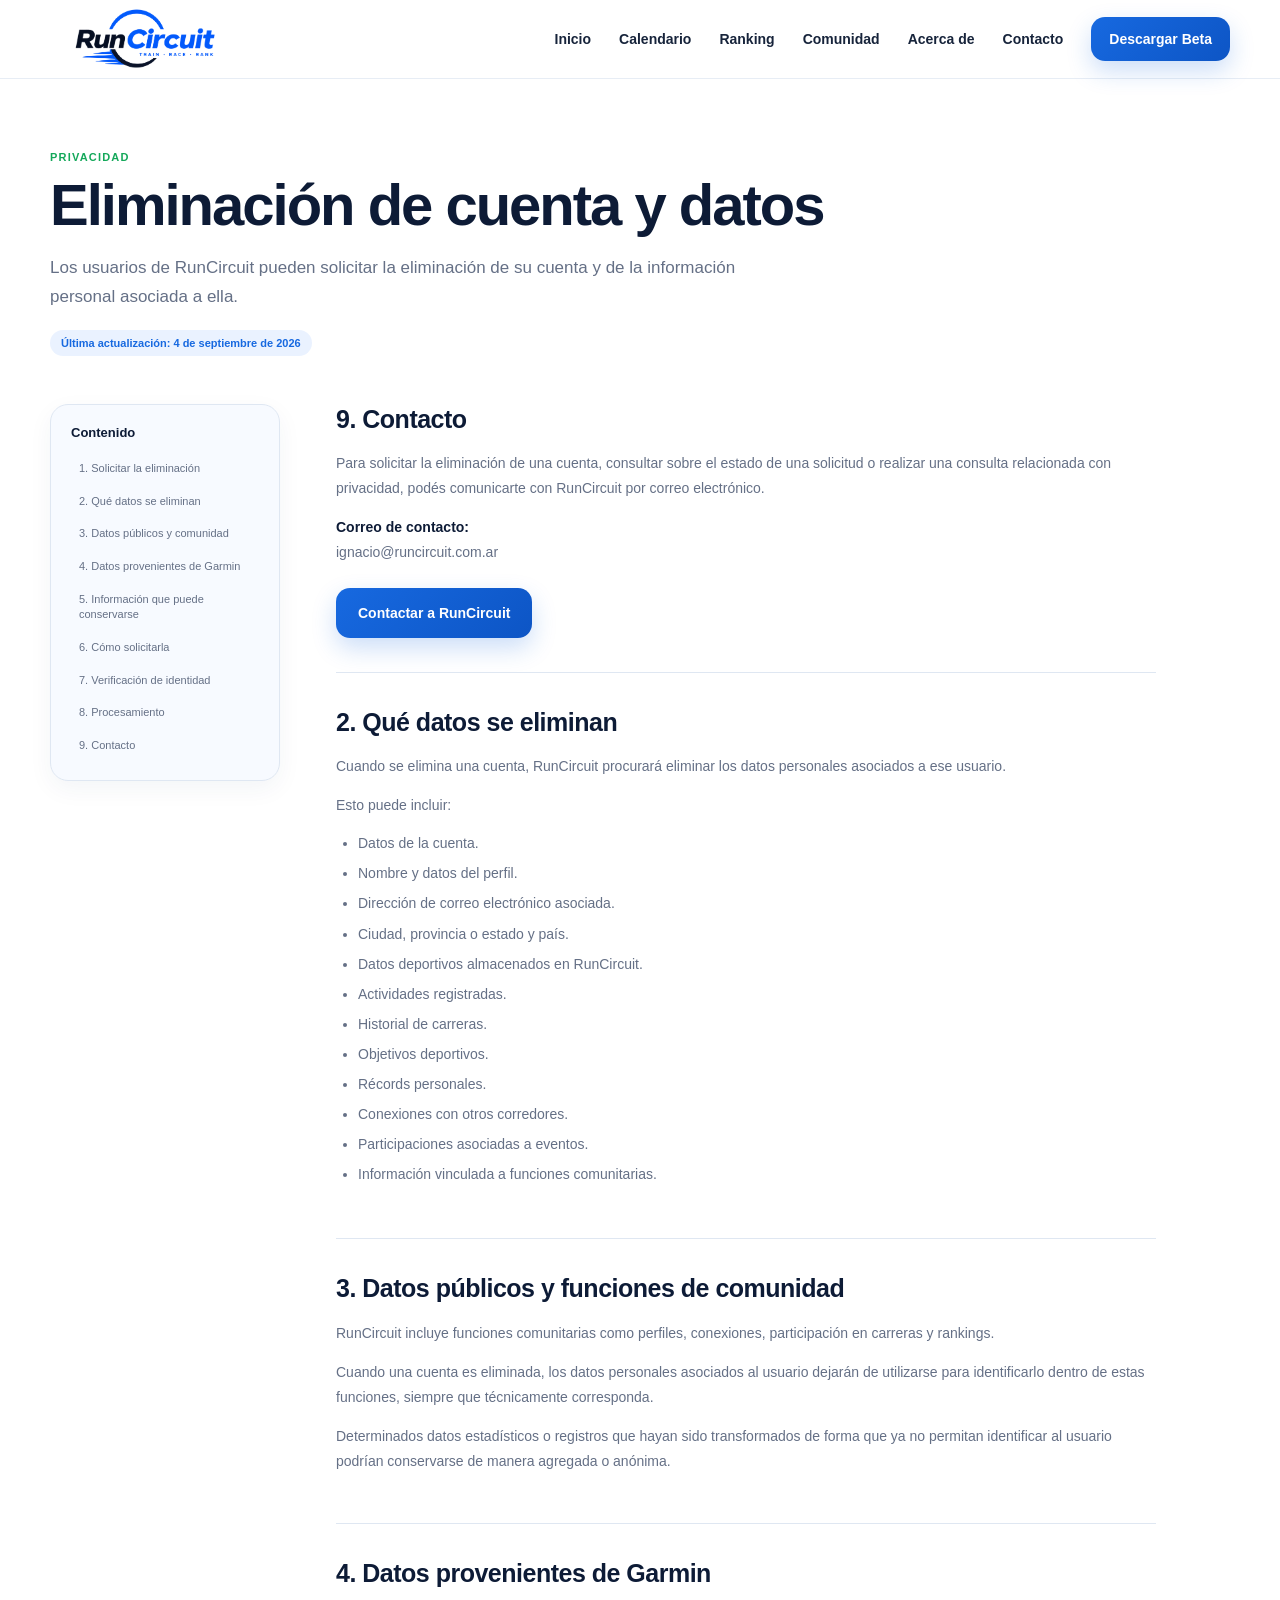
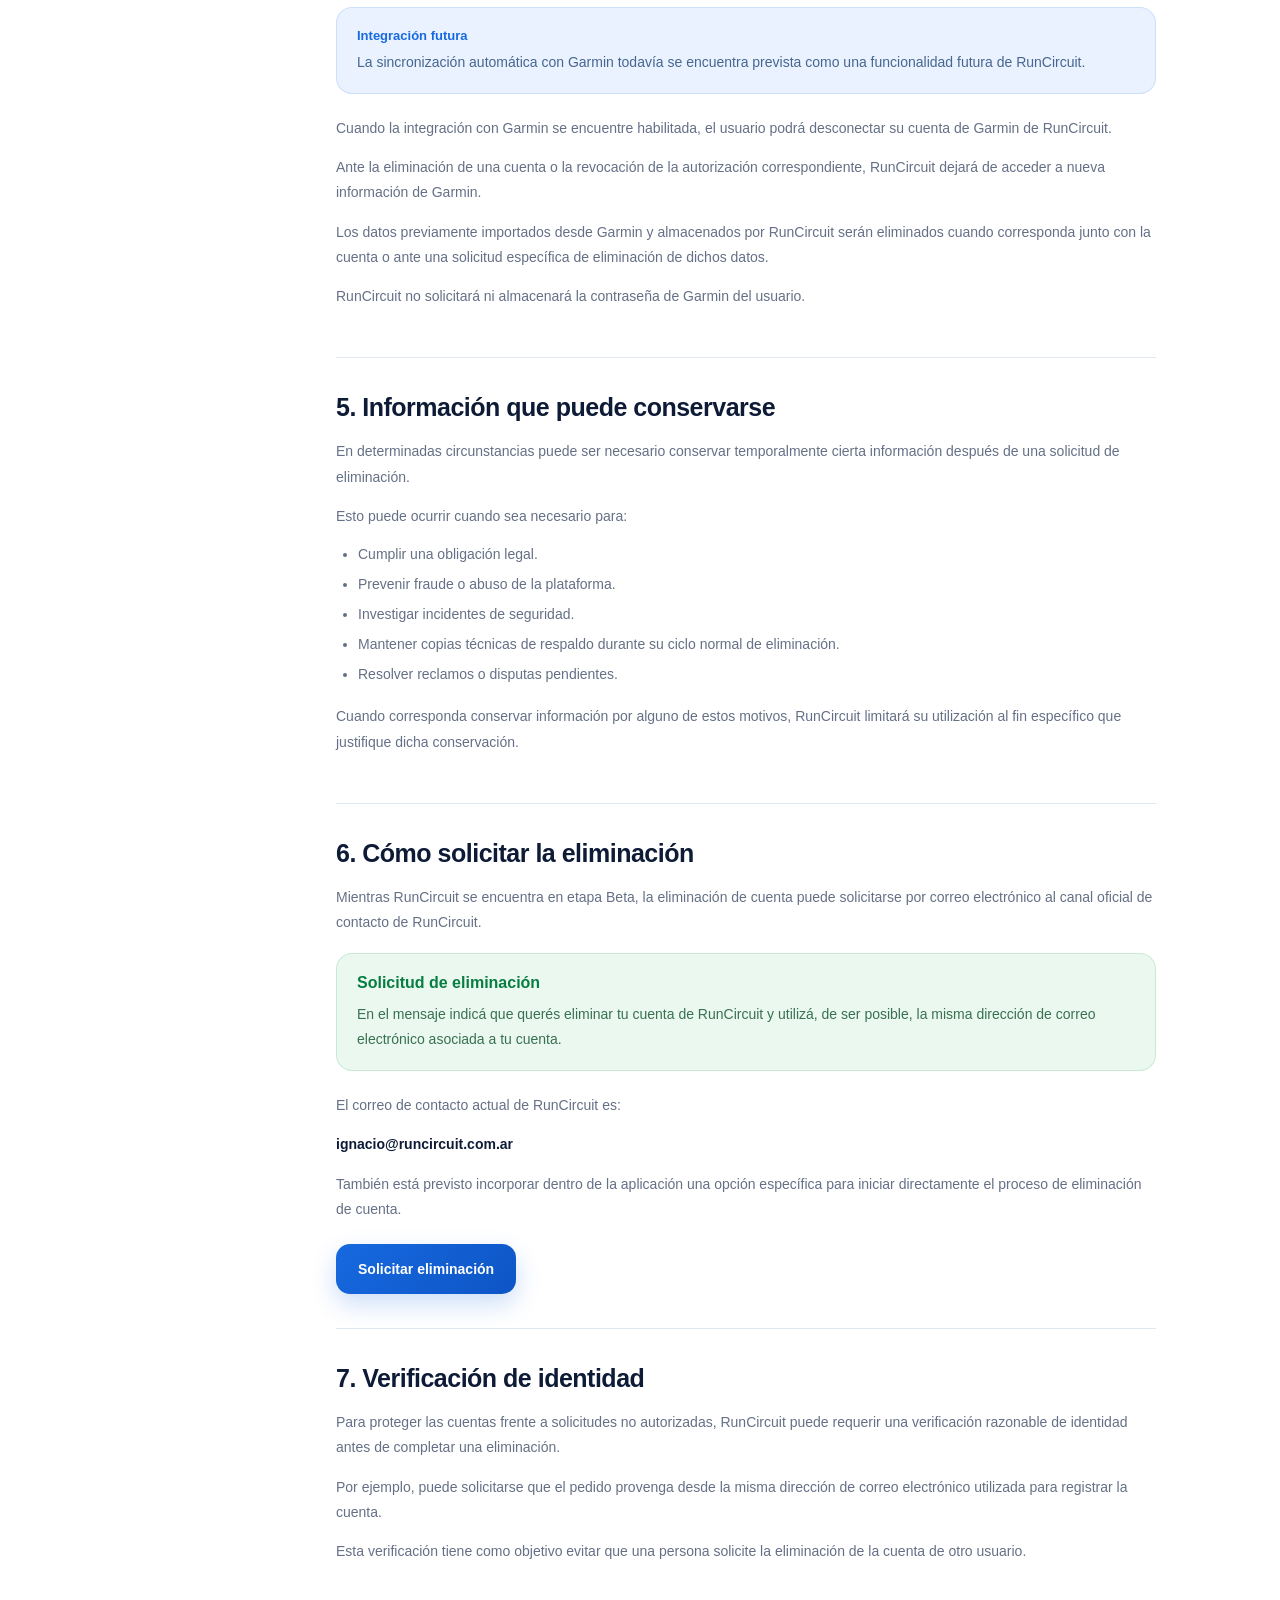
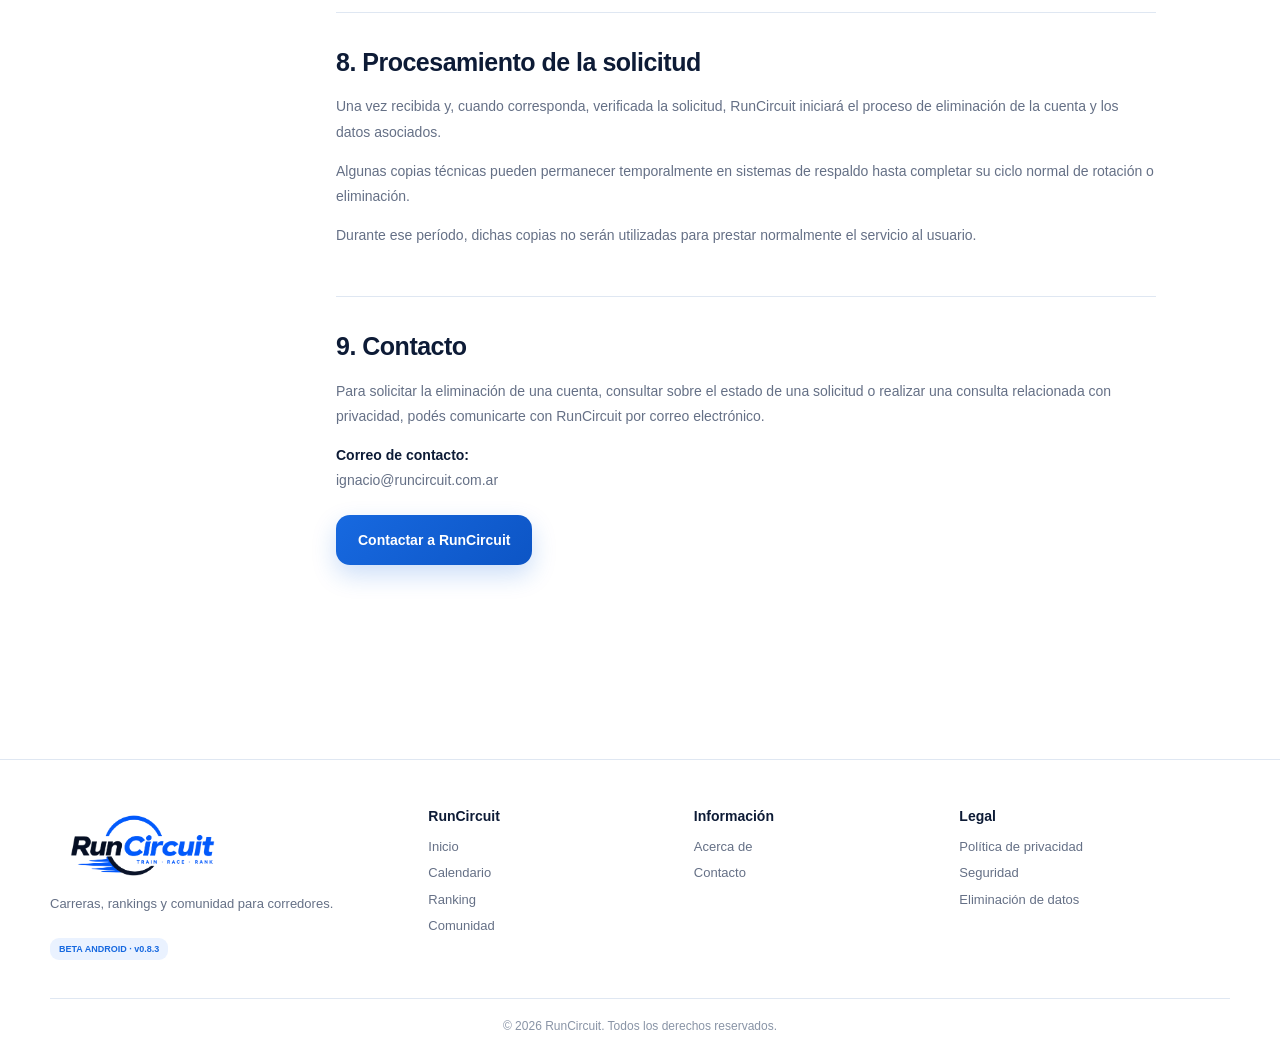
==== eliminar-datos.html @ d388acbb "Update website version and APK download to 0.8.3" ====
<!DOCTYPE html>
<html lang="es">
<head>
  <meta charset="UTF-8">

  <meta
    name="viewport"
    content="width=device-width, initial-scale=1.0"
  >

  <meta
    name="description"
    content="Información para solicitar la eliminación de una cuenta y datos personales de RunCircuit."
  >

  <title>Eliminación de datos | RunCircuit</title>

  <link
    rel="stylesheet"
    href="styles.css"
  >
</head>

<body>

  <!-- =========================
       HEADER
  ========================== -->

  <header class="header">

    <div class="nav-container">

      <a
        class="logo logo-image-link"
        href="index.html"
        aria-label="RunCircuit - Inicio"
      >
        <img
          src="assets/runcircuit-logo.png"
          alt="RunCircuit"
          class="brand-logo"
        >
      </a>

      <nav class="nav">
        <a href="index.html#inicio">Inicio</a>
        <a href="index.html#calendario">Calendario</a>
        <a href="index.html#ranking">Ranking</a>
        <a href="index.html#comunidad">Comunidad</a>
        <a href="index.html#acerca">Acerca de</a>
        <a href="index.html#contacto">Contacto</a>
      </nav>

      <a
        class="button button-small"
        href="index.html#descargar"
      >
        Descargar Beta
      </a>

    </div>

  </header>


  <!-- =========================
       ELIMINACIÓN DE DATOS
  ========================== -->

  <main class="legal-page">

    <section class="legal-hero">

      <span class="section-label">
        PRIVACIDAD
      </span>

      <h1>
        Eliminación de cuenta y datos
      </h1>

      <p>
        Los usuarios de RunCircuit pueden solicitar la eliminación
        de su cuenta y de la información personal asociada a ella.
      </p>

      <span class="legal-update">
        Última actualización: 4 de septiembre de 2026
      </span>

    </section>


    <div class="legal-layout">

      <!-- Índice -->

      <aside class="legal-index">

        <strong>Contenido</strong>

        <a href="#derecho">
          1. Solicitar la eliminación
        </a>

        <a href="#incluye">
          2. Qué datos se eliminan
        </a>

        <a href="#publicos">
          3. Datos públicos y comunidad
        </a>

        <a href="#garmin">
          4. Datos provenientes de Garmin
        </a>

        <a href="#conservacion">
          5. Información que puede conservarse
        </a>

        <a href="#proceso">
          6. Cómo solicitarla
        </a>

        <a href="#verificacion">
          7. Verificación de identidad
        </a>

        <a href="#plazos">
          8. Procesamiento
        </a>

        <a href="#contacto">
          9. Contacto
        </a>

      </aside>


      <!-- Contenido -->

      <article class="legal-content">

        <section
  class="legal-section"
  id="contacto"
>

  <h2>
    9. Contacto
  </h2>

  <p>
    Para solicitar la eliminación de una cuenta, consultar
    sobre el estado de una solicitud o realizar una consulta
    relacionada con privacidad, podés comunicarte con
    RunCircuit por correo electrónico.
  </p>

  <p>
    <strong>Correo de contacto:</strong><br>

    <a href="mailto:ignacio@runcircuit.com.ar">
      ignacio@runcircuit.com.ar
    </a>
  </p>

  <a
    href="mailto:ignacio@runcircuit.com.ar?subject=Solicitud%20de%20eliminaci%C3%B3n%20de%20cuenta%20-%20RunCircuit"
    class="button legal-contact-button"
  >
    Contactar a RunCircuit
  </a>

</section>


        <section
          class="legal-section"
          id="incluye"
        >

          <h2>
            2. Qué datos se eliminan
          </h2>

          <p>
            Cuando se elimina una cuenta, RunCircuit procurará
            eliminar los datos personales asociados a ese usuario.
          </p>

          <p>
            Esto puede incluir:
          </p>

          <ul>
            <li>
              Datos de la cuenta.
            </li>

            <li>
              Nombre y datos del perfil.
            </li>

            <li>
              Dirección de correo electrónico asociada.
            </li>

            <li>
              Ciudad, provincia o estado y país.
            </li>

            <li>
              Datos deportivos almacenados en RunCircuit.
            </li>

            <li>
              Actividades registradas.
            </li>

            <li>
              Historial de carreras.
            </li>

            <li>
              Objetivos deportivos.
            </li>

            <li>
              Récords personales.
            </li>

            <li>
              Conexiones con otros corredores.
            </li>

            <li>
              Participaciones asociadas a eventos.
            </li>

            <li>
              Información vinculada a funciones comunitarias.
            </li>
          </ul>

        </section>


        <section
          class="legal-section"
          id="publicos"
        >

          <h2>
            3. Datos públicos y funciones de comunidad
          </h2>

          <p>
            RunCircuit incluye funciones comunitarias como perfiles,
            conexiones, participación en carreras y rankings.
          </p>

          <p>
            Cuando una cuenta es eliminada, los datos personales
            asociados al usuario dejarán de utilizarse para
            identificarlo dentro de estas funciones, siempre que
            técnicamente corresponda.
          </p>

          <p>
            Determinados datos estadísticos o registros que hayan
            sido transformados de forma que ya no permitan identificar
            al usuario podrían conservarse de manera agregada o
            anónima.
          </p>

        </section>


        <section
          class="legal-section"
          id="garmin"
        >

          <h2>
            4. Datos provenientes de Garmin
          </h2>

          <div class="legal-notice">

            <strong>
              Integración futura
            </strong>

            <p>
              La sincronización automática con Garmin todavía se
              encuentra prevista como una funcionalidad futura
              de RunCircuit.
            </p>

          </div>

          <p>
            Cuando la integración con Garmin se encuentre habilitada,
            el usuario podrá desconectar su cuenta de Garmin de
            RunCircuit.
          </p>

          <p>
            Ante la eliminación de una cuenta o la revocación de la
            autorización correspondiente, RunCircuit dejará de acceder
            a nueva información de Garmin.
          </p>

          <p>
            Los datos previamente importados desde Garmin y almacenados
            por RunCircuit serán eliminados cuando corresponda junto
            con la cuenta o ante una solicitud específica de
            eliminación de dichos datos.
          </p>

          <p>
            RunCircuit no solicitará ni almacenará la contraseña de
            Garmin del usuario.
          </p>

        </section>


        <section
          class="legal-section"
          id="conservacion"
        >

          <h2>
            5. Información que puede conservarse
          </h2>

          <p>
            En determinadas circunstancias puede ser necesario
            conservar temporalmente cierta información después de
            una solicitud de eliminación.
          </p>

          <p>
            Esto puede ocurrir cuando sea necesario para:
          </p>

          <ul>
            <li>
              Cumplir una obligación legal.
            </li>

            <li>
              Prevenir fraude o abuso de la plataforma.
            </li>

            <li>
              Investigar incidentes de seguridad.
            </li>

            <li>
              Mantener copias técnicas de respaldo durante su ciclo
              normal de eliminación.
            </li>

            <li>
              Resolver reclamos o disputas pendientes.
            </li>
          </ul>

          <p>
            Cuando corresponda conservar información por alguno de
            estos motivos, RunCircuit limitará su utilización al fin
            específico que justifique dicha conservación.
          </p>

        </section>


        <section
          class="legal-section"
          id="proceso"
        >

          <h2>
            6. Cómo solicitar la eliminación
          </h2>

          <p>
            Mientras RunCircuit se encuentra en etapa Beta, la
            eliminación de cuenta puede solicitarse por correo
            electrónico al canal oficial de contacto de RunCircuit.
          </p>

          <div class="legal-highlight">

            <h3>
              Solicitud de eliminación
            </h3>

            <p>
              En el mensaje indicá que querés eliminar tu cuenta
              de RunCircuit y utilizá, de ser posible, la misma
              dirección de correo electrónico asociada a tu cuenta.
            </p>

          </div>

          <p>
            El correo de contacto actual de RunCircuit es:
          </p>

          <p>
            <strong>
              <a href="mailto:ignacio@runcircuit.com.ar">
                ignacio@runcircuit.com.ar
              </a>
            </strong>
          </p>

          <p>
            También está previsto incorporar dentro de la aplicación
            una opción específica para iniciar directamente el proceso
            de eliminación de cuenta.
          </p>

          <a
            href="mailto:ignacio@runcircuit.com.ar?subject=Solicitud%20de%20eliminaci%C3%B3n%20de%20cuenta%20-%20RunCircuit"
            class="button legal-contact-button"
          >
            Solicitar eliminación
          </a>

        </section>


        <section
          class="legal-section"
          id="verificacion"
        >

          <h2>
            7. Verificación de identidad
          </h2>

          <p>
            Para proteger las cuentas frente a solicitudes no
            autorizadas, RunCircuit puede requerir una verificación
            razonable de identidad antes de completar una eliminación.
          </p>

          <p>
            Por ejemplo, puede solicitarse que el pedido provenga
            desde la misma dirección de correo electrónico utilizada
            para registrar la cuenta.
          </p>

          <p>
            Esta verificación tiene como objetivo evitar que una
            persona solicite la eliminación de la cuenta de otro
            usuario.
          </p>

        </section>


        <section
          class="legal-section"
          id="plazos"
        >

          <h2>
            8. Procesamiento de la solicitud
          </h2>

          <p>
            Una vez recibida y, cuando corresponda, verificada la
            solicitud, RunCircuit iniciará el proceso de eliminación
            de la cuenta y los datos asociados.
          </p>

          <p>
            Algunas copias técnicas pueden permanecer temporalmente
            en sistemas de respaldo hasta completar su ciclo normal
            de rotación o eliminación.
          </p>

          <p>
            Durante ese período, dichas copias no serán utilizadas
            para prestar normalmente el servicio al usuario.
          </p>

        </section>


        <section
          class="legal-section"
          id="contacto"
        >

          <h2>
            9. Contacto
          </h2>

          <p>
            Para solicitar la eliminación de una cuenta, consultar
            sobre el estado de una solicitud o realizar una consulta
            relacionada con privacidad, podés comunicarte con
            RunCircuit por correo electrónico.
          </p>

          <p>
            <strong>Correo de contacto:</strong><br>

            <a href="mailto:ignacio@runcircuit.com.ar">
              ignacio@runcircuit.com.ar
            </a>
          </p>

          <a
            href="mailto:ignacio@runcircuit.com.ar?subject=Solicitud%20de%20eliminaci%C3%B3n%20de%20cuenta%20-%20RunCircuit"
            class="button legal-contact-button"
          >
            Contactar a RunCircuit
          </a>

        </section>

      </article>

    </div>

  </main>


  <!-- =========================
       FOOTER
  ========================== -->

  <footer class="footer">

    <div class="footer-grid">

      <div>

        <a
          class="logo logo-image-link footer-logo"
          href="index.html"
        >
          <img
            src="assets/runcircuit-logo.png"
            alt="RunCircuit"
            class="brand-logo footer-brand-logo"
          >
        </a>

        <p>
          Carreras, rankings y comunidad para corredores.
        </p>

        <span class="footer-beta">
          BETA ANDROID · v0.8.3
        </span>

      </div>


      <div>

        <h4>RunCircuit</h4>

        <a href="index.html#inicio">
          Inicio
        </a>

        <a href="index.html#calendario">
          Calendario
        </a>

        <a href="index.html#ranking">
          Ranking
        </a>

        <a href="index.html#comunidad">
          Comunidad
        </a>

      </div>


      <div>

        <h4>Información</h4>

        <a href="index.html#acerca">
          Acerca de
        </a>

        <a href="mailto:ignacio@runcircuit.com.ar">
          Contacto
        </a>

      </div>


      <div>

        <h4>Legal</h4>

        <a href="privacidad.html">
          Política de privacidad
        </a>

        <a href="seguridad.html">
          Seguridad
        </a>

        <a href="eliminar-datos.html">
          Eliminación de datos
        </a>

      </div>

    </div>


    <div class="footer-bottom">
      © 2026 RunCircuit. Todos los derechos reservados.
    </div>

  </footer>

</body>
</html>
---- styles.css ----
:root {
  --bg: #ffffff;
  --surface: #f7faff;
  --surface-green: #f4fbf7;

  --text: #0d1b36;
  --muted: #657086;

  --blue: #1769e0;
  --blue-dark: #0d55c5;
  --blue-soft: #eaf2ff;

  --green: #14a85a;
  --green-soft: #eaf8ef;

  --purple: #8b5cf6;
  --purple-soft: #f2edff;

  --orange: #f4a340;
  --orange-soft: #fff4e3;

  --border: #dfe7f2;

  --shadow:
    0 16px 40px
    rgba(20, 51, 96, 0.10);

  --radius: 24px;
}


/* =========================
   BASE
========================= */

* {
  box-sizing: border-box;
}

html {
  scroll-behavior: smooth;
}

body {
  margin: 0;

  font-family:
    Inter,
    "Segoe UI",
    Arial,
    sans-serif;

  background: var(--bg);
  color: var(--text);
}

a {
  color: inherit;
  text-decoration: none;
}

button,
a {
  -webkit-tap-highlight-color: transparent;
}


/* =========================
   HEADER
========================= */

.header {
  position: sticky;
  top: 0;
  z-index: 30;

  background:
    rgba(
      255,
      255,
      255,
      0.92
    );

  backdrop-filter: blur(14px);

  border-bottom:
    1px solid
    rgba(
      223,
      231,
      242,
      0.75
    );
}

.nav-container {
  width:
    min(
      1180px,
      calc(100% - 36px)
    );

  margin: 0 auto;

  min-height: 78px;

  display: flex;
  align-items: center;

  gap: 28px;
}


/* =========================
   LOGO
========================= */

.logo {
  display: inline-flex;
  align-items: center;

  gap: 10px;

  font-size: 28px;
  font-weight: 900;

  letter-spacing: -0.8px;

  white-space: nowrap;
}


/* Logo real de RunCircuit */

.logo-image-link {
  display: inline-flex;
  align-items: center;

  flex-shrink: 0;

  width: auto;
  height: auto;

  overflow: hidden;
}

.logo-image-link .brand-logo {
  display: block;

  width: 190px !important;
  height: auto !important;

  max-width: 190px !important;
  max-height: 66px !important;

  object-fit: contain;
}


/* Footer */

.footer-logo {
  display: inline-flex;
  margin-bottom: 14px;
}

.footer-logo .footer-brand-logo {
  display: block;

  width: 185px !important;
  height: auto !important;

  max-width: 185px !important;
  max-height: 68px !important;

  object-fit: contain;
}


/* Logo anterior, por compatibilidad */

.logo
> span:last-child
> span {
  color: var(--blue);
}

.logo-icon {
  width: 44px;
  height: 44px;

  border-radius: 14px;

  display: grid;
  place-items: center;

  background:
    linear-gradient(
      135deg,
      var(--green),
      var(--blue)
    );

  color: white;

  font-size: 23px;

  box-shadow:
    0 10px 24px
    rgba(
      23,
      105,
      224,
      0.20
    );
}


/* =========================
   NAV
========================= */

.nav {
  margin-left: auto;

  display: flex;
  align-items: center;

  gap: 28px;
}

.nav a {
  position: relative;

  font-size: 14px;
  font-weight: 700;

  color: #17243b;
}

.nav a::after {
  content: "";

  position: absolute;

  left: 0;
  right: 0;
  bottom: -10px;

  height: 2px;

  border-radius: 99px;

  background: var(--blue);

  transform: scaleX(0);

  transform-origin: center;

  transition:
    transform
    0.2s ease;
}

.nav a:hover::after {
  transform: scaleX(1);
}


/* =========================
   BUTTONS
========================= */

.button {
  display: inline-flex;

  align-items: center;
  justify-content: center;

  min-height: 50px;

  padding: 0 22px;

  border-radius: 14px;

  background:
    linear-gradient(
      135deg,
      var(--blue),
      var(--blue-dark)
    );

  color: white;

  font-size: 14px;
  font-weight: 800;

  box-shadow:
    0 10px 24px
    rgba(
      23,
      105,
      224,
      0.22
    );

  transition:
    transform 0.2s ease,
    box-shadow 0.2s ease;
}

.button:hover {
  transform: translateY(-2px);

  box-shadow:
    0 14px 28px
    rgba(
      23,
      105,
      224,
      0.28
    );
}

.button-small {
  min-height: 44px;

  padding: 0 18px;

  white-space: nowrap;
}

.button-secondary {
  background: white;

  color: var(--text);

  border:
    1px solid #b8c8df;

  box-shadow: none;
}

.button-secondary:hover {
  box-shadow:
    0 10px 22px
    rgba(
      25,
      54,
      94,
      0.10
    );
}


/* =========================
   HERO
========================= */

.hero {
  position: relative;

  overflow: hidden;

  background:
    radial-gradient(
      circle at 75% 20%,
      rgba(
        72,
        164,
        255,
        0.22
      ),
      transparent 34%
    ),
    radial-gradient(
      circle at 85% 78%,
      rgba(
        33,
        185,
        107,
        0.14
      ),
      transparent 28%
    ),
    linear-gradient(
      180deg,
      #ffffff 0%,
      #f8fbff 100%
    );
}

.hero::after {
  content: "";

  position: absolute;

  right: -90px;
  bottom: -90px;

  width: 420px;
  height: 420px;

  border-radius: 50%;

  background:
    rgba(
      25,
      111,
      225,
      0.05
    );
}

.hero-content {
  width:
    min(
      1180px,
      calc(100% - 36px)
    );

  margin: 0 auto;

  min-height: 620px;

  display: grid;

  grid-template-columns:
    0.95fr 1.05fr;

  align-items: center;

  gap: 42px;

  padding:
    62px 0 70px;

  position: relative;

  z-index: 2;
}

.beta-pill {
  width: fit-content;

  display: flex;

  align-items: center;

  gap: 7px;

  padding:
    8px 12px;

  margin-bottom: 18px;

  border-radius: 999px;

  background: var(--green-soft);

  color: var(--green);

  font-size: 11px;
  font-weight: 900;

  letter-spacing: 0.4px;

  border:
    1px solid
    rgba(
      20,
      168,
      90,
      0.15
    );
}

.beta-pill span {
  font-size: 9px;
}

.hero-text h1 {
  margin: 0;

  max-width: 600px;

  font-size:
    clamp(
      48px,
      5.2vw,
      73px
    );

  line-height: 1.03;

  letter-spacing: -3px;
}

.hero-text h1 span {
  color: var(--green);

  font-style: italic;
  font-weight: 800;
}

.hero-text p {
  max-width: 550px;

  margin:
    26px 0 0;

  font-size: 18px;

  line-height: 1.7;

  color: var(--muted);
}

.hero-actions {
  display: flex;

  flex-wrap: wrap;

  gap: 12px;

  margin-top: 28px;
}


/* =========================
   STORE / BETA BADGES
========================= */

.store-row {
  display: flex;

  flex-wrap: wrap;

  gap: 12px;

  margin-top: 24px;
}

.store-badge {
  min-width: 150px;

  border-radius: 12px;

  background: #05070b;

  color: white;

  padding:
    10px 16px;

  display: flex;

  flex-direction: column;

  gap: 2px;
}

.store-badge small {
  font-size: 8px;

  letter-spacing: 0.4px;

  opacity: 0.78;
}

.store-badge strong {
  font-size: 17px;

  font-weight: 700;
}

.beta-store {
  background:
    linear-gradient(
      135deg,
      #10213e,
      #0c315e
    );

  border:
    1px solid
    rgba(
      74,
      146,
      255,
      0.35
    );
}


/* =========================
   HERO VISUAL
========================= */

.hero-visual {
  position: relative;

  min-height: 540px;
}

.circle-decoration {
  position: absolute;

  border-radius: 50%;

  border: 2px solid;

  opacity: 0.55;
}

.circle-one {
  width: 42px;
  height: 42px;

  right: 26px;
  top: 72px;

  border-color: var(--blue);
}

.circle-two {
  width: 34px;
  height: 34px;

  right: 68px;
  bottom: 110px;

  border-color: var(--green);
}


/* =========================
   PHONE MOCKUPS
========================= */

.phone {
  position: absolute;

  width: 250px;

  min-height: 485px;

  border-radius: 38px;

  padding:
    32px 18px 22px;

  background: white;

  border:
    9px solid #111820;

  box-shadow:
    0 32px 70px
    rgba(
      11,
      35,
      73,
      0.24
    ),
    inset
    0 0 0 1px
    #dce4ef;
}

.phone::before {
  content: "";

  position: absolute;

  left: 50%;
  top: 9px;

  transform:
    translateX(-50%);

  width: 84px;
  height: 19px;

  border-radius:
    0 0 13px 13px;

  background: #111820;
}

.phone h3 {
  margin:
    7px 0 18px;

  font-size: 22px;
}

.phone-label {
  margin:
    0 0 10px;

  color: var(--muted);

  font-size: 11px;
  font-weight: 700;
}

.phone-calendar {
  left: 40px;
  top: 25px;

  transform: rotate(4deg);

  z-index: 4;
}

.phone-ranking {
  right: 8px;
  top: 85px;

  width: 225px;

  min-height: 420px;

  transform: rotate(7deg);

  z-index: 3;
}


/* =========================
   RACE PREVIEW
========================= */

.race-preview {
  display: flex;

  gap: 10px;

  align-items: center;

  margin:
    10px 0;

  padding: 10px;

  border-radius: 14px;

  background: #f7faff;

  border:
    1px solid #e8eef7;
}

.race-preview
> div:last-child {
  min-width: 0;
}

.race-preview strong {
  display: block;

  font-size: 11px;
}

.race-preview small {
  display: block;

  color: var(--muted);

  font-size: 9px;

  margin-top: 3px;
}

.race-preview em {
  display: block;

  color: var(--green);

  font-size: 9px;

  font-style: normal;
  font-weight: 800;

  margin-top: 5px;
}

.date-box {
  flex:
    0 0 42px;

  height: 48px;

  border-radius: 11px;

  border:
    1px solid
    var(--border);

  display: grid;

  place-items: center;

  align-content: center;
}

.date-box strong {
  font-size: 17px;
}

.date-box span {
  color: var(--muted);

  font-size: 8px;
  font-weight: 800;
}


/* =========================
   RANKING PREVIEW
========================= */

.ranking-tabs {
  display: flex;

  justify-content: space-between;

  gap: 6px;

  margin-bottom: 12px;

  font-size: 9px;

  color: var(--muted);
}

.ranking-tabs .active {
  color: var(--blue);

  font-weight: 900;

  border-bottom:
    2px solid
    var(--blue);

  padding-bottom: 4px;
}

.ranking-row {
  display: grid;

  grid-template-columns:
    26px 1fr auto;

  align-items: center;

  gap: 6px;

  padding:
    11px 8px;

  border-bottom:
    1px solid
    #edf1f7;

  font-size: 10px;
}

.ranking-row.highlight {
  margin:
    2px 0;

  border-radius: 9px;

  border-bottom: none;

  background: var(--green-soft);

  color: #087d42;
}


/* =========================
   FEATURES
========================= */

.features {
  width:
    min(
      1180px,
      calc(100% - 36px)
    );

  margin:
    -12px auto 0;

  padding:
    34px 26px;

  background: white;

  border:
    1px solid
    var(--border);

  border-radius: 26px;

  box-shadow: var(--shadow);

  display: grid;

  grid-template-columns:
    repeat(
      4,
      1fr
    );

  position: relative;

  z-index: 5;
}

.feature {
  padding:
    10px 26px;

  text-align: center;
}

.feature
+ .feature {
  border-left:
    1px solid
    var(--border);
}

.feature-icon {
  width: 54px;
  height: 54px;

  margin:
    0 auto 16px;

  border-radius: 17px;

  display: grid;

  place-items: center;

  color: white;

  font-size: 25px;

  box-shadow:
    0 10px 20px
    rgba(
      10,
      40,
      84,
      0.1
    );
}

.feature-icon.green {
  background:
    linear-gradient(
      135deg,
      #34c978,
      #0da451
    );
}

.feature-icon.blue {
  background:
    linear-gradient(
      135deg,
      #3a91ef,
      #1769e0
    );
}

.feature-icon.purple {
  background:
    linear-gradient(
      135deg,
      #a978ff,
      #7953dd
    );
}

.feature-icon.orange {
  background:
    linear-gradient(
      135deg,
      #ffc266,
      #f39b30
    );
}

.feature h3 {
  margin: 0;

  font-size: 17px;
}

.feature p {
  margin:
    9px auto 0;

  max-width: 220px;

  color: var(--muted);

  font-size: 13px;

  line-height: 1.55;
}


/* =========================
   SECTION HEADINGS
========================= */

.section-heading {
  text-align: center;

  margin-bottom: 32px;
}

.section-kicker {
  display: inline-block;

  color: var(--blue);

  font-size: 10px;
  font-weight: 900;

  letter-spacing: 1.2px;

  margin-bottom: 8px;
}

.section-heading h2 {
  margin: 0;

  font-size: 31px;

  letter-spacing: -0.8px;
}

.section-description {
  max-width: 620px;

  margin:
    11px auto 0;

  color: var(--muted);

  font-size: 14px;

  line-height: 1.6;
}

.heading-line {
  width: 48px;
  height: 4px;

  margin:
    14px auto 0;

  border-radius: 99px;

  background: var(--green);
}


/* =========================
   SHOWCASE
========================= */

.showcase {
  width:
    min(
      1180px,
      calc(100% - 36px)
    );

  margin: 0 auto;

  padding:
    72px 0 28px;
}

.showcase-grid {
  display: grid;

  grid-template-columns:
    repeat(
      2,
      minmax(
        0,
        1fr
      )
    );

  gap: 24px;
}

.showcase-card {
  position: relative;

  overflow: hidden;

  min-height: 560px;

  padding: 28px;

  border:
    1px solid
    var(--border);

  border-radius:
    var(--radius);

  background:
    linear-gradient(
      180deg,
      rgba(
        255,
        255,
        255,
        0.95
      ),
      rgba(
        247,
        250,
        255,
        0.98
      )
    );
}

.showcase-card:first-child {
  background:
    linear-gradient(
      180deg,
      #f7fff9 0%,
      #f5fbf8 100%
    );
}

.showcase-title {
  font-size: 20px;
  font-weight: 900;
}

.green-text {
  color: var(--green);
}

.blue-text {
  color: var(--blue);
}

.showcase-card
> p {
  margin:
    7px 0 20px;

  color: var(--muted);

  font-size: 14px;

  line-height: 1.55;
}


/* =========================
   WEB RACES
========================= */

.web-race-list {
  display: flex;

  flex-direction: column;

  gap: 9px;

  margin-top: 20px;
}

.web-race {
  display: flex;

  align-items: center;

  gap: 13px;

  background: white;

  border:
    1px solid
    var(--border);

  border-radius: 16px;

  padding: 12px;

  box-shadow:
    0 6px 18px
    rgba(
      25,
      54,
      94,
      0.05
    );
}

.featured-race {
  border-color:
    rgba(
      20,
      168,
      90,
      0.55
    );

  box-shadow:
    0 10px 25px
    rgba(
      20,
      168,
      90,
      0.09
    );
}

.web-race-date {
  width: 54px;

  min-height: 62px;

  flex:
    0 0 54px;

  border-radius: 14px;

  background: var(--blue-soft);

  display: flex;

  flex-direction: column;

  align-items: center;

  justify-content: center;
}

.web-race-date strong {
  font-size: 20px;

  line-height: 1;
}

.web-race-date span {
  margin-top: 5px;

  color: var(--blue);

  font-size: 9px;
  font-weight: 900;
}

.web-race-info {
  flex: 1;

  min-width: 0;

  display: flex;

  flex-direction: column;
}

.web-race-info strong {
  color: var(--text);

  font-size: 14px;
  font-weight: 900;
}

.web-race-info small {
  margin-top: 4px;

  color: var(--text);

  font-size: 11px;
  font-weight: 800;
}

.web-race-info
> span:not(
  .race-status
) {
  margin-top: 4px;

  color: var(--muted);

  font-size: 10px;
}

.race-status {
  width: fit-content;

  margin-bottom: 5px;

  padding:
    3px 6px;

  border-radius: 999px;

  background: var(--green-soft);

  color: var(--green);

  font-size: 7px;
  font-weight: 900;

  letter-spacing: 0.4px;
}

.calendar-note {
  display: flex;

  gap: 9px;

  align-items: flex-start;

  margin-top: 16px;

  padding:
    12px 14px;

  border-radius: 14px;

  background: var(--green-soft);
}

.calendar-note span {
  width: 22px;
  height: 22px;

  flex:
    0 0 22px;

  border-radius: 8px;

  display: grid;

  place-items: center;

  background: white;

  color: var(--green);

  font-size: 12px;
  font-weight: 900;
}

.calendar-note p {
  margin: 0;

  color: #397052;

  font-size: 11px;

  line-height: 1.55;
}


/* =========================
   RANKING DEMO
========================= */

.ranking-demo {
  width:
    min(
      310px,
      100%
    );

  margin-top: 22px;

  padding: 22px;

  border-radius: 26px;

  background: white;

  border:
    1px solid
    var(--border);

  box-shadow:
    0 15px 30px
    rgba(
      26,
      54,
      93,
      0.08
    );
}

.ranking-demo h3 {
  margin:
    0 0 12px;

  text-align: center;

  font-size: 22px;
}


/* =========================
   BENEFITS
========================= */

.benefits {
  list-style: none;

  position: absolute;

  right: 28px;
  bottom: 58px;

  width: 210px;

  padding: 0;
  margin: 0;
}

.benefits li {
  position: relative;

  padding-left: 30px;

  margin:
    17px 0;

  font-size: 13px;

  line-height: 1.5;
}

.benefits li::before {
  content: "✓";

  position: absolute;

  left: 0;
  top: -2px;

  width: 22px;
  height: 22px;

  border-radius: 8px;

  display: grid;

  place-items: center;

  background: var(--blue-soft);

  color: var(--blue);

  font-weight: 900;
}

.coming-soon-note {
  position: absolute;

  left: 28px;
  bottom: 24px;

  padding:
    8px 11px;

  border-radius: 10px;

  background: var(--blue-soft);

  color: var(--blue);

  font-size: 10px;
  font-weight: 800;
}


/* =========================
   COMMUNITY
========================= */

.community {
  width:
    min(
      1180px,
      calc(100% - 36px)
    );

  margin:
    12px auto 0;

  padding: 30px;

  border-radius: 26px;

  border:
    1px solid
    #dcefe3;

  background:
    linear-gradient(
      90deg,
      #f1fbf5,
      #ffffff 48%,
      #f7fbff
    );

  display: grid;

  grid-template-columns:
    1.15fr
    repeat(
      3,
      1fr
    );

  align-items: center;

  gap: 28px;
}

.community-label,
.section-label {
  display: inline-block;

  color: var(--green);

  font-size: 11px;
  font-weight: 900;

  letter-spacing: 1.2px;
}

.community h2 {
  margin:
    7px 0 0;

  font-size: 31px;

  line-height: 1.12;
}

.community h2 span {
  color: var(--green);
}

.community-item {
  border-left:
    1px solid
    #d7e7de;

  padding-left: 24px;
}

.community-item strong {
  font-size: 15px;
}

.community-item p {
  margin:
    7px 0 0;

  color: var(--muted);

  font-size: 13px;

  line-height: 1.5;
}


/* =========================
   RUNNER TOOLS
========================= */

.runner-tools {
  width:
    min(
      1180px,
      calc(100% - 36px)
    );

  margin: 0 auto;

  padding:
    72px 0 10px;
}

.runner-tools-grid {
  display: grid;

  grid-template-columns:
    repeat(
      2,
      minmax(
        0,
        1fr
      )
    );

  gap: 16px;
}

.runner-tool {
  background: white;

  border:
    1px solid
    var(--border);

  border-radius: 18px;

  padding: 20px;

  display: flex;

  align-items: flex-start;

  gap: 15px;

  box-shadow:
    0 7px 22px
    rgba(
      20,
      51,
      96,
      0.05
    );
}

.runner-tool
> span {
  width: 48px;
  height: 48px;

  flex:
    0 0 48px;

  border-radius: 15px;

  display: grid;

  place-items: center;

  background: var(--blue-soft);

  font-size: 22px;
}

.runner-tool strong {
  color: var(--text);

  font-size: 15px;
  font-weight: 900;
}

.runner-tool p {
  margin:
    6px 0 0;

  color: var(--muted);

  font-size: 12px;

  line-height: 1.55;
}


/* =========================
   ABOUT
========================= */

.about {
  width:
    min(
      1180px,
      calc(100% - 36px)
    );

  margin:
    70px auto 0;

  padding: 60px;

  border-radius: 30px;

  background:
    radial-gradient(
      circle at 90% 20%,
      rgba(
        41,
        127,
        238,
        0.15
      ),
      transparent 28%
    ),
    linear-gradient(
      135deg,
      #0d1c37,
      #10284d
    );

  color: white;
}

.about-content {
  max-width: 700px;
}

.about
.section-label {
  color: #6be49b;
}

.about h2 {
  margin:
    10px 0 20px;

  font-size: 42px;

  line-height: 1.08;

  letter-spacing: -1px;
}

.about p {
  max-width: 640px;

  color: #c7d2e4;

  font-size: 16px;

  line-height: 1.7;
}

.beta-message {
  margin-top: 24px;

  max-width: 560px;

  padding:
    16px 18px;

  border-radius: 16px;

  background:
    rgba(
      255,
      255,
      255,
      0.08
    );

  border:
    1px solid
    rgba(
      255,
      255,
      255,
      0.12
    );

  display: flex;

  flex-direction: column;

  gap: 4px;
}

.beta-message strong {
  color: #71eba3;

  font-size: 13px;
  font-weight: 900;
}

.beta-message span {
  color: #d4ddeb;

  font-size: 12px;

  line-height: 1.5;
}


/* =========================
   DOWNLOAD
========================= */

.download {
  width:
    min(
      1180px,
      calc(100% - 36px)
    );

  margin:
    26px auto 0;

  padding:
    30px 42px;

  border-radius: 24px;

  background:
    linear-gradient(
      135deg,
      #1769e0,
      #0755cd
    );

  color: white;

  display: flex;

  align-items: center;

  justify-content: space-between;

  gap: 24px;

  box-shadow:
    0 20px 40px
    rgba(
      23,
      105,
      224,
      0.22
    );
}

.download-label {
  display: inline-block;

  margin-bottom: 8px;

  color: #bcd5ff;

  font-size: 9px;
  font-weight: 900;

  letter-spacing: 0.9px;
}

.download h2 {
  margin: 0;

  font-size: 28px;
}

.download p {
  max-width: 620px;

  margin:
    7px 0 0;

  color: #dbe9ff;

  font-size: 14px;

  line-height: 1.55;
}

.download-actions {
  flex:
    0 0 auto;

  display: flex;

  flex-direction: column;

  align-items: center;

  gap: 6px;
}

.download-actions small {
  color: #d9e7ff;

  font-size: 9px;
}

.download-button {
  min-height: 50px;

  padding:
    0 22px;

  border-radius: 14px;

  display: inline-flex;

  align-items: center;
  justify-content: center;

  background: white;

  color: var(--blue);

  font-weight: 900;

  transition:
    transform 0.2s ease,
    box-shadow 0.2s ease;
}

.download-button:hover {
  transform: translateY(-2px);

  box-shadow:
    0 12px 24px
    rgba(
      0,
      0,
      0,
      0.15
    );
}


/* =========================
   FOOTER
========================= */

.footer {
  margin-top: 36px;

  padding:
    48px 0 22px;

  border-top:
    1px solid
    var(--border);
}

.footer-grid {
  width:
    min(
      1180px,
      calc(100% - 36px)
    );

  margin: 0 auto;

  display: grid;

  grid-template-columns:
    1.5fr
    1fr
    1fr
    1.2fr;

  gap: 40px;
}

.footer p,
.footer a {
  color: var(--muted);

  font-size: 13px;

  line-height: 1.7;
}

.footer a {
  display: block;

  margin:
    4px 0;
}

.footer a:hover {
  color: var(--blue);
}

.footer h4 {
  margin:
    0 0 12px;

  font-size: 14px;
}

.footer-beta {
  display: inline-block;

  margin-top: 10px;

  padding:
    6px 9px;

  border-radius: 9px;

  background: var(--blue-soft);

  color: var(--blue);

  font-size: 9px;
  font-weight: 900;
}

.footer-bottom {
  width:
    min(
      1180px,
      calc(100% - 36px)
    );

  margin:
    38px auto 0;

  padding-top: 20px;

  border-top:
    1px solid
    var(--border);

  text-align: center;

  color: #8994a6;

  font-size: 12px;
}


/* =========================
   TABLET
========================= */

@media (max-width: 1050px) {

  .nav {
    display: none;
  }

  .nav-container {
    justify-content: space-between;
  }


  /* Logo */

  .logo-image-link .brand-logo {
    width: 160px !important;

    max-width: 160px !important;
    max-height: 58px !important;
  }

  .footer-logo .footer-brand-logo {
    width: 170px !important;

    max-width: 170px !important;
    max-height: 62px !important;
  }


  .hero-content {
    grid-template-columns: 1fr;

    text-align: center;

    padding-top: 48px;
  }

  .beta-pill {
    margin-left: auto;
    margin-right: auto;
  }

  .hero-text h1,
  .hero-text p {
    margin-left: auto;
    margin-right: auto;
  }

  .hero-actions,
  .store-row {
    justify-content: center;
  }

  .hero-visual {
    width:
      min(
        620px,
        100%
      );

    margin: 0 auto;
  }

  .features {
    grid-template-columns:
      repeat(
        2,
        1fr
      );
  }

  .feature
  + .feature {
    border-left: none;
  }

  .feature:nth-child(even) {
    border-left:
      1px solid
      var(--border);
  }

  .feature:nth-child(n + 3) {
    border-top:
      1px solid
      var(--border);

    padding-top: 28px;
  }

  .showcase-grid {
    grid-template-columns: 1fr;
  }

  .showcase-card {
    min-height: 0;
  }

  .benefits {
    position: static;

    width: auto;

    margin-top: 24px;
  }

  .coming-soon-note {
    position: static;

    width: fit-content;

    margin-top: 20px;
  }

  .community {
    grid-template-columns:
      repeat(
        3,
        1fr
      );
  }

  .community
  > div:first-child {
    grid-column:
      1 / -1;

    text-align: center;
  }

  .runner-tools-grid {
    grid-template-columns:
      repeat(
        2,
        1fr
      );
  }

  .footer-grid {
    grid-template-columns:
      repeat(
        2,
        1fr
      );
  }
}


/* =========================
   MOBILE
========================= */

@media (max-width: 720px) {

  .button-small {
    display: none;
  }

  .nav-container {
    min-height: 66px;
  }


  /* Logo */

  .logo-image-link .brand-logo {
    width: 145px !important;

    max-width: 145px !important;
    max-height: 52px !important;
  }

  .footer-logo .footer-brand-logo {
    width: 155px !important;

    max-width: 155px !important;
    max-height: 56px !important;
  }


  .hero-content {
    width:
      min(
        100% - 28px,
        1180px
      );

    padding-top: 36px;
  }

  .beta-pill {
    font-size: 9px;
  }

  .hero-text h1 {
    font-size: 44px;

    letter-spacing: -2px;
  }

  .hero-text p {
    font-size: 16px;
  }

  .hero-actions {
    flex-direction: column;
  }

  .hero-actions
  .button {
    width: 100%;
  }

  .hero-visual {
    min-height: 500px;

    transform:
      scale(0.9);

    transform-origin:
      top center;
  }

  .phone-calendar {
    left: 4%;
  }

  .phone-ranking {
    right: 2%;
  }

  .features {
    width:
      min(
        100% - 28px,
        1180px
      );

    grid-template-columns: 1fr;

    padding:
      14px 22px;
  }

  .feature,
  .feature:nth-child(n + 3) {
    border: none;

    border-top:
      1px solid
      var(--border);

    padding:
      24px 0;
  }

  .feature:first-child {
    border-top: none;
  }

  .showcase {
    width:
      min(
        100% - 28px,
        1180px
      );

    padding-top: 52px;
  }

  .section-heading h2 {
    font-size: 27px;
  }

  .section-description {
    font-size: 13px;
  }

  .showcase-card {
    min-height: 0;

    padding: 22px;
  }

  .ranking-demo {
    width: 100%;
  }

  .benefits {
    position: static;

    width: auto;

    margin-top: 24px;
  }

  .coming-soon-note {
    position: static;

    margin-top: 18px;
  }

  .community {
    width:
      min(
        100% - 28px,
        1180px
      );

    grid-template-columns: 1fr;

    padding: 26px;
  }

  .community
  > div:first-child {
    grid-column: auto;
  }

  .community-item {
    border-left: none;

    border-top:
      1px solid
      #d7e7de;

    padding:
      18px 0 0;
  }

  .runner-tools {
    width:
      min(
        100% - 28px,
        1180px
      );

    padding-top: 52px;
  }

  .runner-tools-grid {
    grid-template-columns: 1fr;
  }

  .about {
    width:
      min(
        100% - 28px,
        1180px
      );

    padding:
      38px 26px;
  }

  .about h2 {
    font-size: 34px;
  }

  .download {
    width:
      min(
        100% - 28px,
        1180px
      );

    padding: 26px;

    flex-direction: column;

    text-align: center;
  }

  .download-actions {
    width: 100%;
  }

  .download-button {
    width: 100%;
  }

  .footer-grid {
    width:
      min(
        100% - 28px,
        1180px
      );

    grid-template-columns: 1fr;
  }
}


/* =========================
   MOBILE PEQUEÑO
========================= */

@media (max-width: 520px) {

  .logo-image-link .brand-logo {
    width: 130px !important;
    max-width: 130px !important;
    max-height: 48px !important;
  }

  .footer-logo .footer-brand-logo {
    width: 145px !important;
    max-width: 145px !important;
    max-height: 52px !important;
  }

  .hero-content {
    padding-top: 28px;
    padding-bottom: 15px;
    gap: 5px;
  }

  .beta-pill {
    margin-bottom: 15px;
    padding: 7px 10px;
  }

  .hero-text h1 {
    font-size: 34px;
    line-height: 1.02;
    letter-spacing: -1.6px;
  }

  .hero-text p {
    margin-top: 20px;
    font-size: 14px;
    line-height: 1.6;
  }

  .hero-actions {
    margin-top: 22px;
    gap: 10px;
  }

  .hero-actions .button {
    min-height: 46px;
  }

  .store-row {
    margin-top: 18px;
    gap: 10px;
    flex-direction: column;
    align-items: stretch;
  }

  .store-badge {
    width: 100%;
    padding: 9px 14px;
  }

  .hero-visual {
    min-height: 350px;
    margin-top: 8px;

    transform: scale(0.66);
    transform-origin: top center;

    width: 145%;
    margin-left: -22.5%;
  }

  .phone-calendar {
    left: 12%;
    top: 15px;
  }

  .phone-ranking {
    right: 10%;
    top: 70px;
  }

  .web-race {
    padding: 10px;
  }

  .web-race-date {
    width: 48px;
    flex-basis: 48px;
    min-height: 58px;
  }

  .web-race-date strong {
    font-size: 18px;
  }

  .web-race-info strong {
    font-size: 13px;
  }

  .web-race-info small {
    font-size: 10px;
  }

  .calendar-note {
    padding: 11px;
  }

  .runner-tool {
    padding: 16px;
  }

  .runner-tool > span {
    width: 44px;
    height: 44px;
    flex-basis: 44px;
  }

  .about p {
    font-size: 14px;
  }

  .download h2 {
    font-size: 25px;
  }
}


/* =========================================================
   PÁGINAS LEGALES
========================================================= */

.legal-page {
  width: min(1180px, calc(100% - 36px));
  margin: 0 auto;
  padding: 68px 0 90px;
}


/* =========================
   LEGAL HERO
========================= */

.legal-hero {
  max-width: 820px;
  margin-bottom: 48px;
}

.legal-hero .section-label {
  color: var(--green);
}

.legal-hero h1 {
  margin: 10px 0 18px;

  font-size: clamp(38px, 5vw, 58px);
  line-height: 1.05;
  letter-spacing: -2px;

  color: var(--text);
}

.legal-hero > p {
  max-width: 720px;
  margin: 0;

  color: var(--muted);

  font-size: 17px;
  line-height: 1.7;
}

.legal-update {
  display: inline-block;

  margin-top: 18px;

  padding: 7px 11px;

  border-radius: 999px;

  background: var(--blue-soft);
  color: var(--blue);

  font-size: 11px;
  font-weight: 800;
}


/* =========================
   LEGAL LAYOUT
========================= */

.legal-layout {
  display: grid;

  grid-template-columns:
    230px
    minmax(0, 1fr);

  gap: 56px;

  align-items: start;
}


/* =========================
   ÍNDICE LEGAL
========================= */

.legal-index {
  position: sticky;
  top: 110px;

  padding: 20px;

  border: 1px solid var(--border);
  border-radius: 18px;

  background: var(--surface);

  display: flex;
  flex-direction: column;

  gap: 4px;

  box-shadow:
    0 8px 24px
    rgba(20, 51, 96, 0.05);
}

.legal-index strong {
  margin-bottom: 10px;

  color: var(--text);

  font-size: 13px;
  font-weight: 900;
}

.legal-index a {
  padding: 7px 8px;

  border-radius: 8px;

  color: var(--muted);

  font-size: 11px;
  line-height: 1.35;

  transition:
    color 0.2s ease,
    background 0.2s ease;
}

.legal-index a:hover {
  color: var(--blue);
  background: var(--blue-soft);
}


/* =========================
   CONTENIDO LEGAL
========================= */

.legal-content {
  width: 100%;
  max-width: 820px;
}

.legal-section {
  scroll-margin-top: 110px;

  padding: 0 0 34px;
  margin-bottom: 34px;

  border-bottom: 1px solid var(--border);
}

.legal-section:last-child {
  border-bottom: none;
}

.legal-section h2 {
  margin: 0 0 16px;

  color: var(--text);

  font-size: 25px;
  line-height: 1.25;
  letter-spacing: -0.5px;
}

.legal-section h3 {
  margin: 24px 0 10px;

  color: var(--text);

  font-size: 16px;
  line-height: 1.4;
}

.legal-section p {
  margin: 0 0 14px;

  color: var(--muted);

  font-size: 14px;
  line-height: 1.8;
}

.legal-section ul {
  margin: 8px 0 18px;
  padding-left: 22px;
}

.legal-section li {
  margin: 7px 0;

  color: var(--muted);

  font-size: 14px;
  line-height: 1.65;
}

.legal-section strong {
  color: var(--text);
}


/* =========================
   AVISOS LEGALES
========================= */

.legal-notice,
.legal-highlight {
  margin: 18px 0 22px;

  padding: 18px 20px;

  border-radius: 16px;
}

.legal-notice {
  background: var(--blue-soft);

  border:
    1px solid
    rgba(23, 105, 224, 0.14);
}

.legal-notice strong {
  color: var(--blue);

  font-size: 13px;
}

.legal-notice p {
  margin: 6px 0 0;

  color: #47668f;
}

.legal-highlight {
  background: var(--green-soft);

  border:
    1px solid
    rgba(20, 168, 90, 0.16);
}

.legal-highlight h3 {
  margin: 0 0 7px;

  color: #087d42;

  font-size: 16px;
}

.legal-highlight p {
  margin: 0;

  color: #397052;
}

.legal-contact-button {
  margin-top: 8px;
}


/* =========================
   LEGAL TABLET
========================= */

@media (max-width: 900px) {

  .legal-layout {
    grid-template-columns: 1fr;
    gap: 28px;
  }

  .legal-index {
    position: static;

    display: grid;

    grid-template-columns:
      repeat(
        2,
        minmax(0, 1fr)
      );
  }

  .legal-index strong {
    grid-column: 1 / -1;
  }
}


/* =========================
   LEGAL MOBILE
========================= */

@media (max-width: 720px) {

  .legal-page {
    width: min(100% - 28px, 1180px);

    padding: 42px 0 60px;
  }

  .legal-hero {
    margin-bottom: 30px;
  }

  .legal-hero h1 {
    font-size: 38px;
    letter-spacing: -1.3px;
  }

  .legal-hero > p {
    font-size: 15px;
  }

  .legal-index {
    grid-template-columns: 1fr;

    padding: 16px;
  }

  .legal-index strong {
    grid-column: auto;
  }

  .legal-section {
    margin-bottom: 28px;
    padding-bottom: 28px;
  }

  .legal-section h2 {
    font-size: 22px;
  }

  .legal-section p,
  .legal-section li {
    font-size: 13px;
  }

  .legal-notice,
  .legal-highlight {
    padding: 16px;
  }
}
/* RunCircuit Beta v0.5.0: refreshed landing, scoped to preserve legal pages. */
.landing-v5 { --text: #102c2a; --muted: #526b68; --green: #087f5b; --blue: #087f5b; --blue-dark: #066447; background: #f8faf7; }
.landing-v5 .header { background: rgba(248,250,247,.96); border-color: #dce5df; }
.landing-v5 .hero { background: radial-gradient(ellipse at 80% 30%, #d8efc9 0, transparent 53%), #f8faf7; padding-top: 76px; padding-bottom: 80px; }
.landing-v5 .hero h1 { font-size: clamp(40px,4.5vw,66px); line-height: 1.06; letter-spacing: -.055em; }
.landing-v5 .hero h1 span { color: #087f5b; }
.landing-v5 .hero-text > p { max-width: 500px; font-size: 18px; line-height: 1.75; }
.landing-v5 .beta-pill { background: #e2eedb; color: #245439; border: 1px solid #c8dcc0; letter-spacing: .08em; font-size: 11px; }
.landing-v5 .button, .landing-v5 .download-button { border-radius: 12px; background: #123e32; color: #fff; box-shadow: none; }
.landing-v5 .button:hover, .landing-v5 .download-button:hover { background: #087f5b; transform: translateY(-2px); }
.landing-v5 .button-secondary { background: transparent; color: #123e32; border: 1px solid #aebfb3; }
.landing-v5 .button-secondary:hover { color: #fff; }
.landing-v5 .features { gap: 0; border: 1px solid #dce5df; border-radius: 20px; overflow: hidden; background: #fff; }
.landing-v5 .feature { background: transparent; border: 0; border-radius: 0; box-shadow: none; padding: 28px; }
.landing-v5 .feature + .feature { border-left: 1px solid #e4ebe5; }
.landing-v5 .showcase-card, .landing-v5 .runner-tool { border: 1px solid #dce5df; box-shadow: none; border-radius: 20px; background: #fff; }
.landing-v5 .section-heading h2, .landing-v5 .about h2 { letter-spacing: -.045em; }
.landing-v5 .community { background: #123e32; border-radius: 24px; }
.landing-v5 .community h2, .landing-v5 .community-item strong { color: #fff; }
.landing-v5 .community h2 span, .landing-v5 .community-label { color: #c7ef99; }
.landing-v5 .community-item p { color: #d3e4d8; }
.landing-v5 .beta-download { background: #d9edc5; color: #123e32; border: 1px solid #c8dfb3; border-radius: 24px; }
.landing-v5 .beta-download h2, .landing-v5 .beta-download p, .landing-v5 .download-label, .landing-v5 .download-actions small { color: #123e32; }
.landing-v5 .footer { background: #eef3ec; }
.landing-v5 .hero-visual { position: relative; }
.landing-v5 .demo-label { position: absolute; bottom: -26px; left: 0; width: 100%; text-align: center; font-size: 12px; color: #526b68; }
.landing-v5 :is(a,button):focus-visible { outline: 3px solid #087f5b; outline-offset: 5px; }
.landing-v5 [id] { scroll-margin-top: 120px; }
@media (max-width: 1000px) {
 .landing-v5 .nav-container { flex-wrap: wrap; gap: 12px; padding: 12px 0; }
 .landing-v5 .nav { display: flex; order: 3; width: 100%; overflow-x: auto; gap: 22px; padding: 8px 0; white-space: nowrap; }
 .landing-v5 .nav-container > .button { margin-left: auto; }
 .landing-v5 .feature + .feature { border-left: 0; }
}
@media (max-width: 600px) {
 .landing-v5 .hero { padding-top: 40px; padding-bottom: 52px; }
 .landing-v5 .hero h1 { font-size: clamp(34px,9vw,48px); }
 .landing-v5 .hero-text > p { font-size: 16px; }
 .landing-v5 .feature { padding: 22px; }
 .landing-v5 .hero-actions { display: flex; flex-direction: column; align-items: stretch; }
 .landing-v5 .hero-actions a { text-align: center; }
 .landing-v5 .nav-container > .button { font-size: 12px; padding: 11px 12px; }
 .landing-v5 .download-actions small { overflow-wrap: anywhere; }
}
@media (prefers-reduced-motion: reduce) {
 html { scroll-behavior: auto; }
 .landing-v5 *, .landing-v5 *::before, .landing-v5 *::after { animation: none !important; transition: none !important; }
}

/* Current app screenshots and blue brand palette. */
.landing-v5 { --text: #101c34; --muted: #56657d; --blue: #2460ed; --blue-dark: #1747bc; --green: #2460ed; background: #f8faff; }
.landing-v5 .header { background: rgba(248,250,255,.96); }
.landing-v5 .hero { background: radial-gradient(ellipse at 82% 40%,#dbe8ff,transparent 58%),#f8faff; }
.landing-v5 .hero h1 span { color: #2460ed; }
.landing-v5 .hero-content { align-items: center; }
.landing-v5 .beta-pill { background: #eaf0ff; color: #1945a4; border-color: #cddaff; }
.landing-v5 .button,.landing-v5 .download-button { background: #2460ed; }
.landing-v5 .button:hover,.landing-v5 .download-button:hover { background: #1747bc; }
.landing-v5 .button-secondary { background: #fff; color: #1747bc; border-color: #c5d3ee; }
.landing-v5 .button-secondary:hover { color: #fff; }
.landing-v5 .community { background: #122c59; }
.landing-v5 .community h2 span,.landing-v5 .community-label { color: #a9c7ff; }
.landing-v5 .beta-download { background: #e5edff; border-color: #cddaff; }
.landing-v5 .beta-download h2,.landing-v5 .beta-download p,.landing-v5 .download-label,.landing-v5 .download-actions small { color: #122c59; }
.landing-v5 .footer { background: #edf2fb; }
.landing-v5 .app-preview { position: relative; display: grid; justify-items: center; padding: 12px 24px; min-width: 0; }
.landing-v5 .app-preview > a { display: block; width: min(100%,280px); z-index: 1; transform: rotate(3deg); border: 6px solid #182438; border-radius: 34px; overflow: hidden; box-shadow: 0 30px 65px #19356a29; background: #fff; }
.landing-v5 .app-preview img { display: block; width: 100%; height: auto; }
.landing-v5 .preview-orbit { position: absolute; width: 95%; aspect-ratio: 1; top: 12%; border: 1px solid #bdd0f6; border-radius: 50%; }
.landing-v5 .preview-caption { margin-top: 30px; font-size: 10px; letter-spacing: .18em; color: #56657d; }
.screens-section { max-width: 1180px; margin: 0 auto; padding: 80px 0; }
.screen-hint { color: #56657d; font-size: 13px; line-height: 1.6; }
.screens-track { display: flex; gap: 26px; overflow-x: auto; scroll-snap-type: x mandatory; padding: 14px 8px 26px; scrollbar-color: #2460ed #e5edff; }
.screen-card { flex: 0 0 246px; margin: 0; scroll-snap-align: start; }
.screen-card > a { display: block; border: 1px solid #d3dff2; border-radius: 22px; overflow: hidden; background: #fff; box-shadow: 0 12px 25px #1735690d; }
.screen-card img { display: block; width: 100%; height: auto; aspect-ratio: 738 / 1600; object-fit: contain; }
.screen-card h3 { font-size: 17px; margin: 20px 0 8px; letter-spacing: -.025em; }
.screen-card p { font-size: 14px; color: #56657d; line-height: 1.6; margin: 0; }
.landing-v5 :is(a,button,[tabindex]):focus-visible { outline: 3px solid #2460ed; outline-offset: 4px; }
@media (max-width: 1200px) { .screens-section { margin-inline: 22px; } }
@media (max-width: 720px) { .landing-v5 .app-preview { margin-top: 30px; } .landing-v5 .app-preview > a { width: 240px; transform: none; } .screens-section { padding: 48px 0; } .screen-card { flex-basis: 230px; } }

/* Release 0.7.1 */
.release-section { max-width:1180px; margin:0 auto; padding:80px 0 0; }
.release-grid { display:grid; grid-template-columns:repeat(3,minmax(0,1fr)); gap:22px; }
.release-card { padding:32px; border:1px solid #d3dff2; border-radius:24px; background:#fff; }
.release-card:first-child { background:#122c59; color:#fff; border-color:#122c59; }
.release-number { font-size:11px; font-weight:700; letter-spacing:.12em; color:#2460ed; }
.release-card:first-child .release-number, .release-card:first-child a { color:#a9c7ff; }
.release-card h3 { font-size:26px; line-height:1.2; letter-spacing:-.035em; margin:22px 0 16px; }
.release-card p { font-size:16px; line-height:1.7; color:#56657d; }
.release-card:first-child p { color:#d9e5fc; }
.release-card a { display:inline-block; margin-top:16px; color:#1747bc; font-weight:600; }
.release-card .release-note { font-size:13px; border-top:1px solid #d3dff2; padding-top:16px; }
.landing-v5 .hero h1 { font-size:clamp(36px,4.3vw,62px); }
@media(max-width:1200px) { .release-section { margin-inline:22px; } }
@media(max-width:850px) { .release-grid { grid-template-columns:1fr; } .release-section { padding-top:48px; } }


/* Release 0.7.3 */
@media (min-width:851px) { .release-grid { grid-template-columns:repeat(2,minmax(0,1fr)); } }
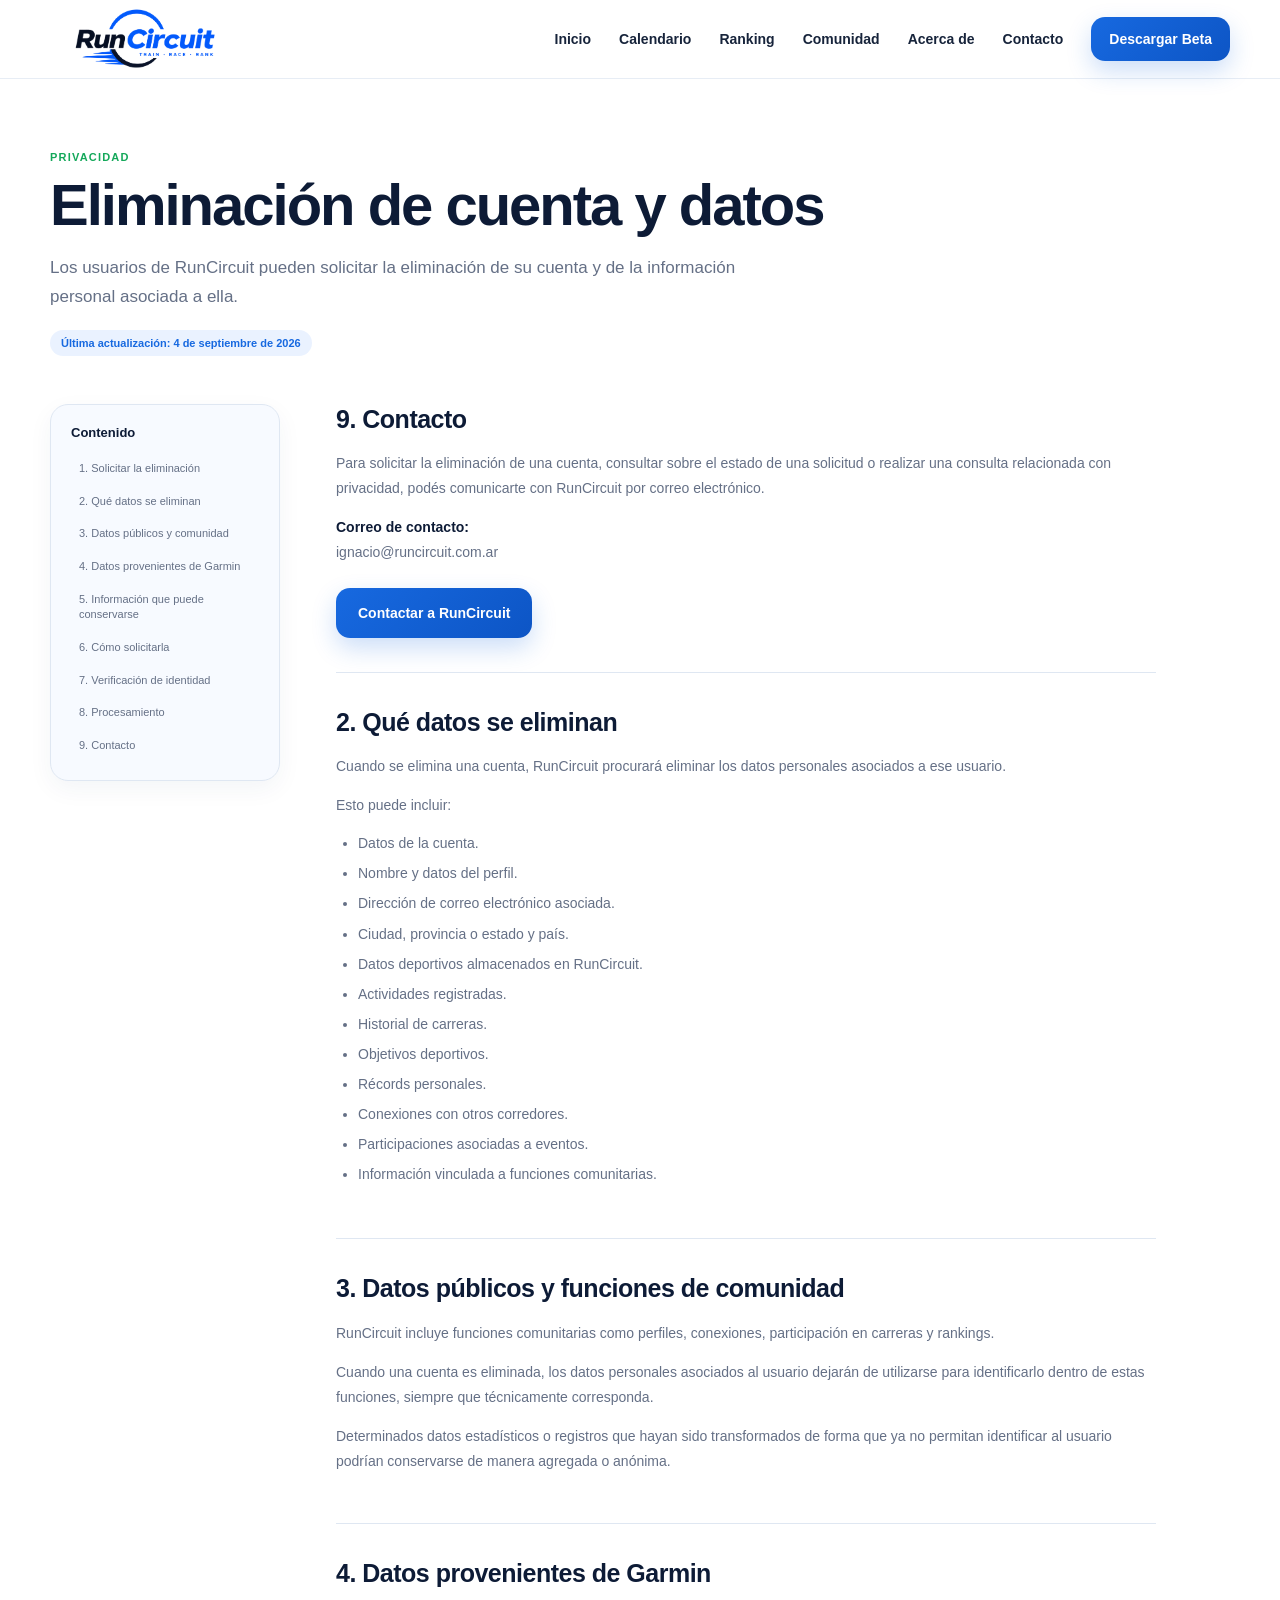
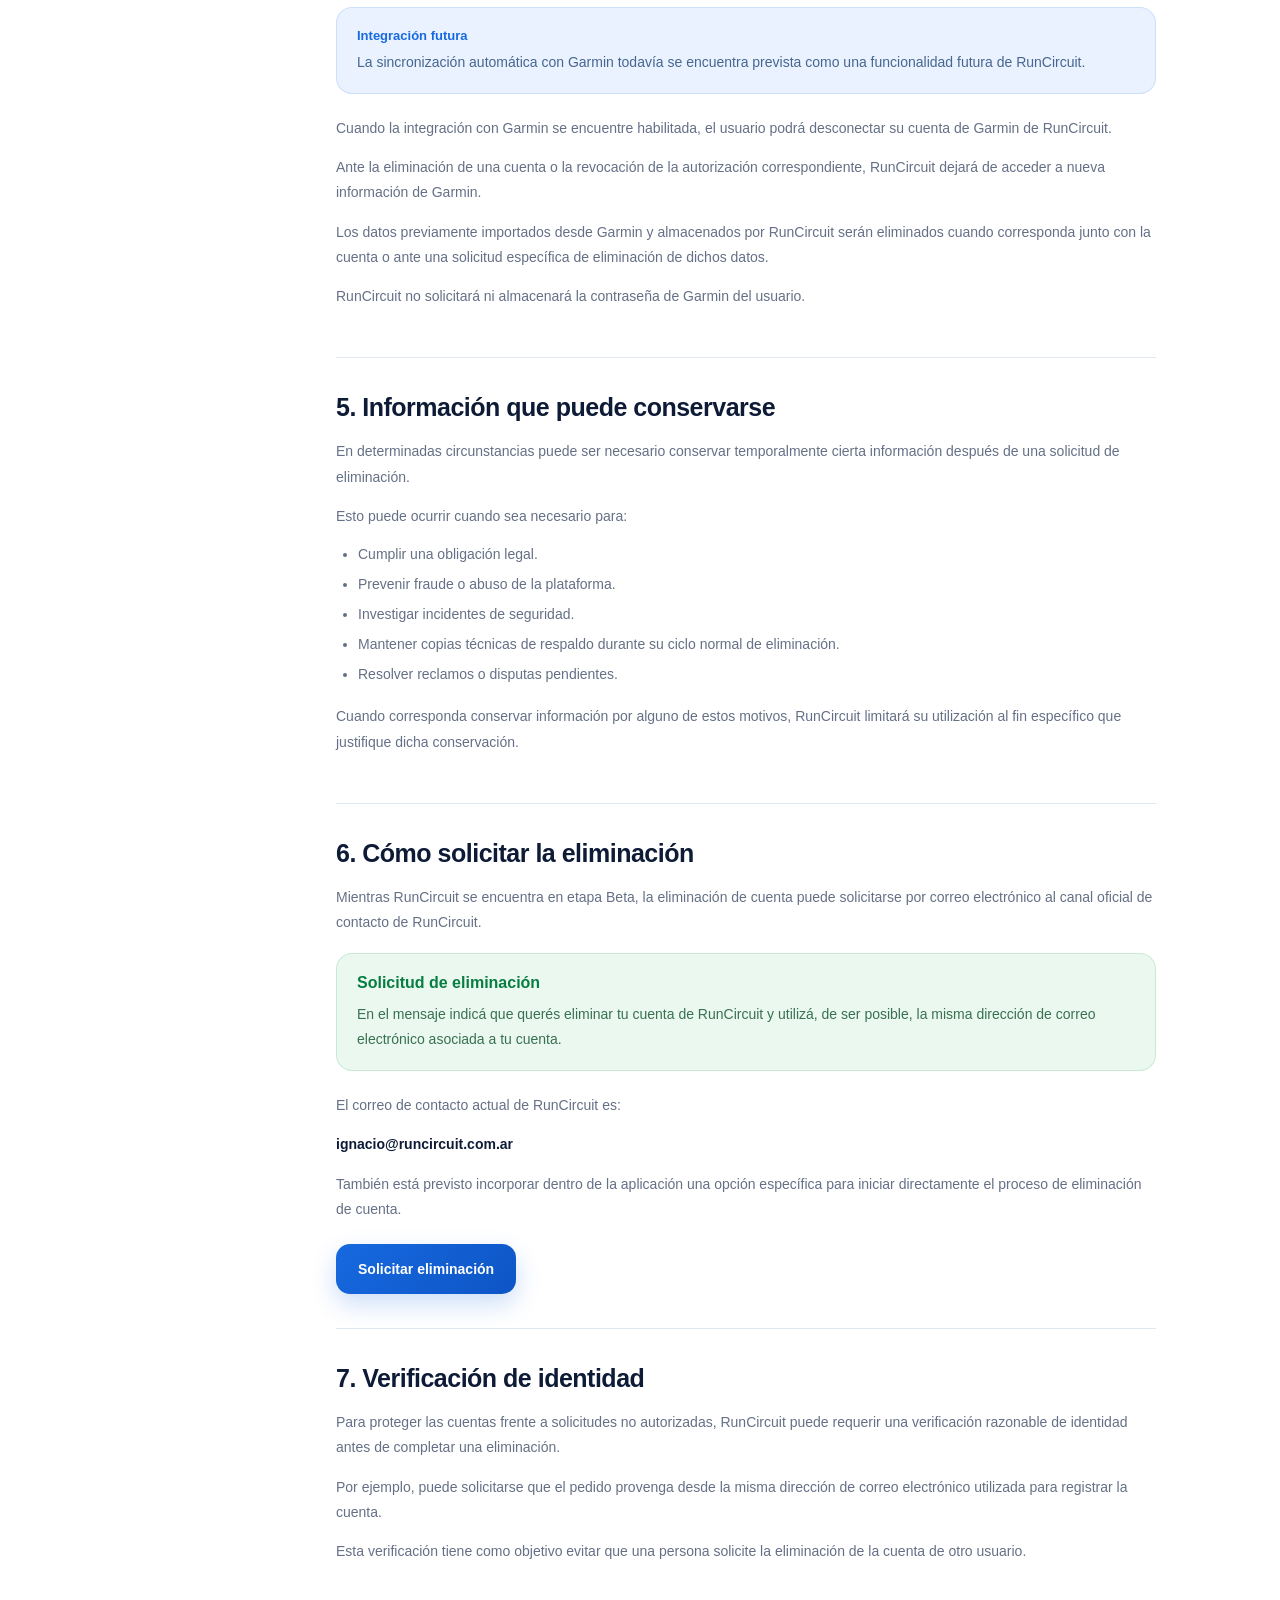
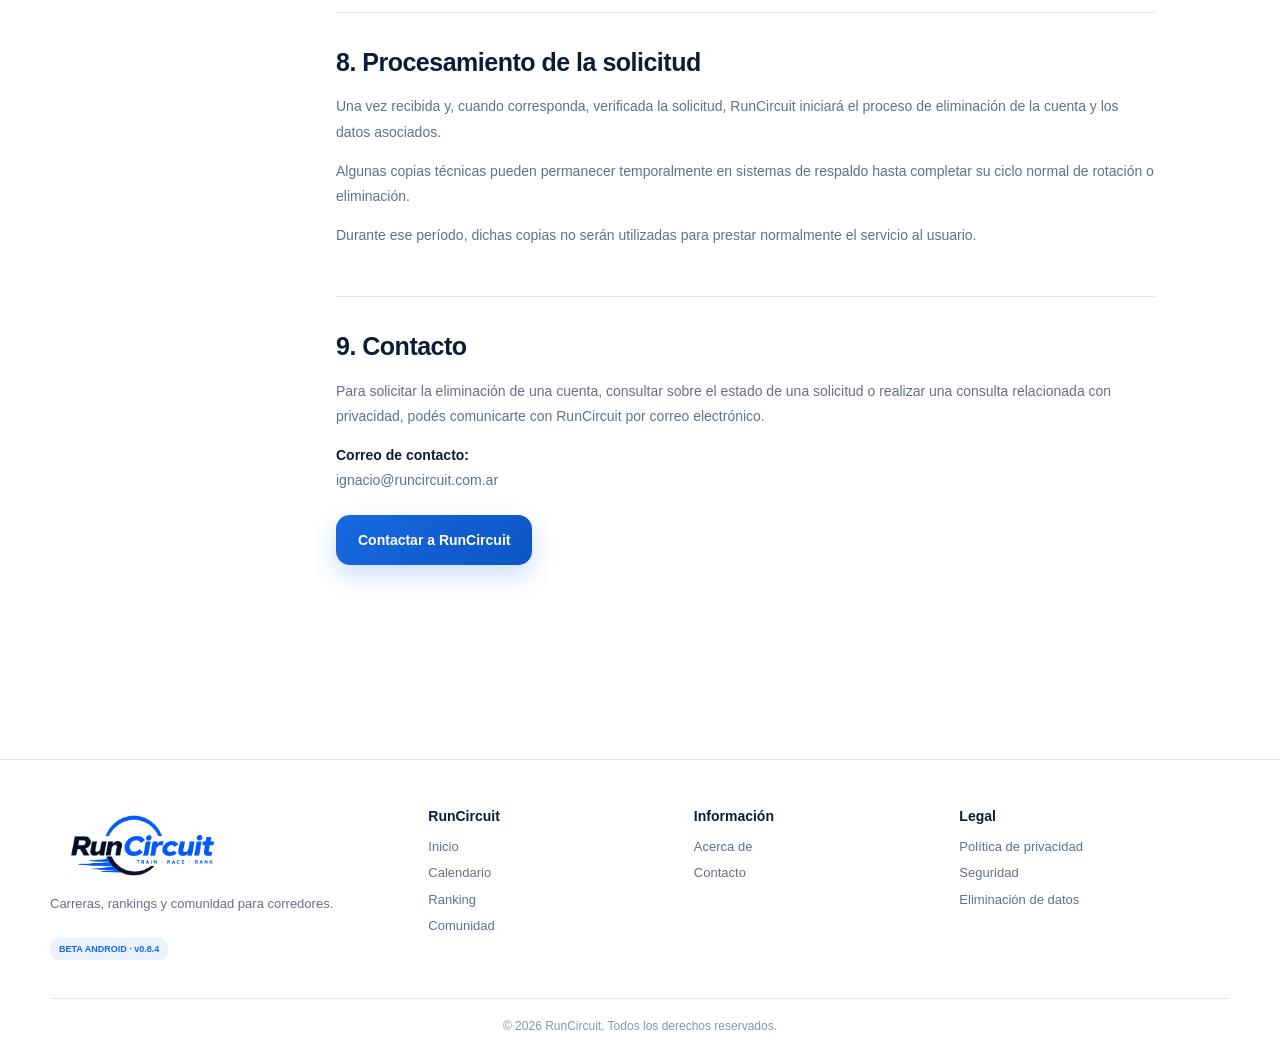
==== commit 3e1f5045: "Publish RunCircuit Web 0.8.4 in eliminar-datos.html" ====
--- a/eliminar-datos.html
+++ b/eliminar-datos.html
@@ -562,7 +562,7 @@
         </p>
 
         <span class="footer-beta">
-          BETA ANDROID · v0.8.3
+          BETA ANDROID · v0.8.4
         </span>
 
       </div>
--- a/styles.css
+++ b/styles.css
@@ -3015,3 +3015,8 @@
 
 /* Release 0.7.3 */
 @media (min-width:851px) { .release-grid { grid-template-columns:repeat(2,minmax(0,1fr)); } }
+
+/* Web access alongside the Android download. */
+.landing-v5 .hero-text > .web-access-note { font-size: 14px; line-height: 1.6; margin: 14px 0 0; color: var(--muted); }
+.landing-v5 .hero-actions { flex-wrap: wrap; }
+.landing-v5 .header .button-small { display: inline-flex; }
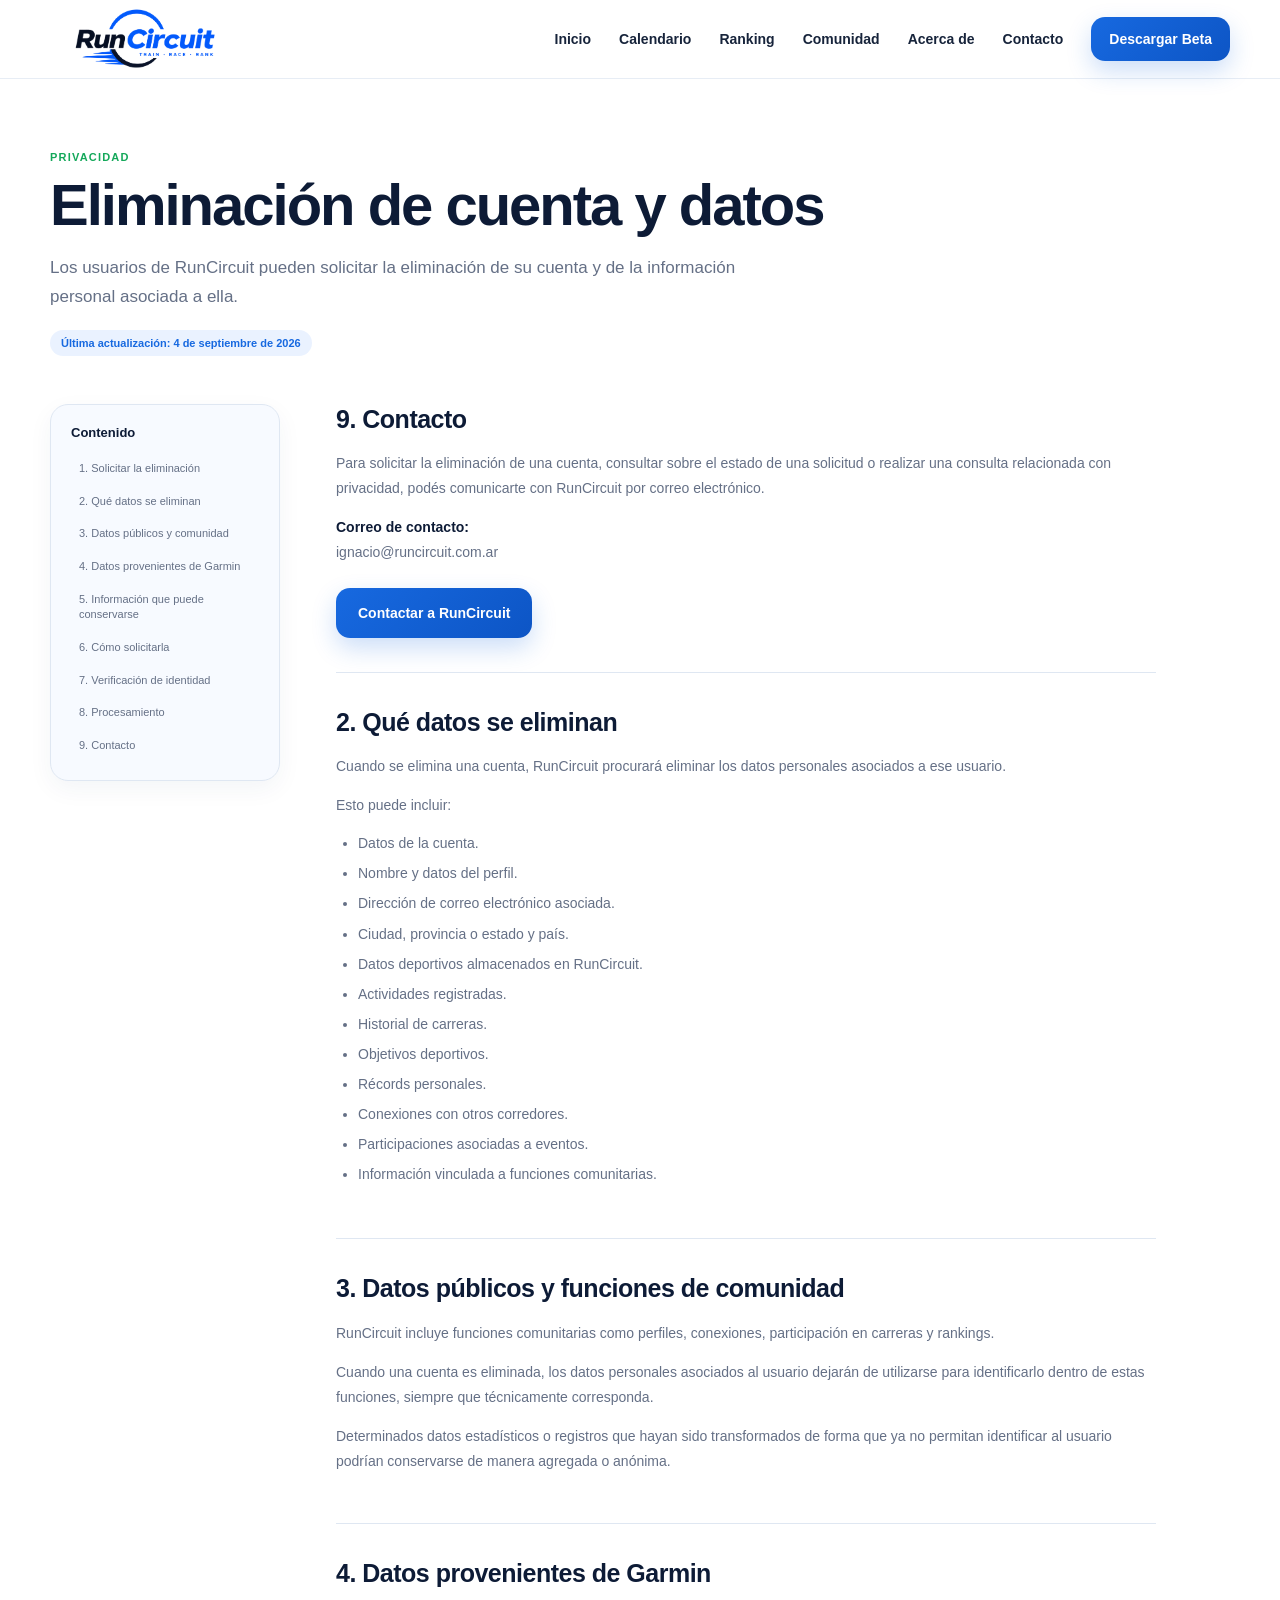
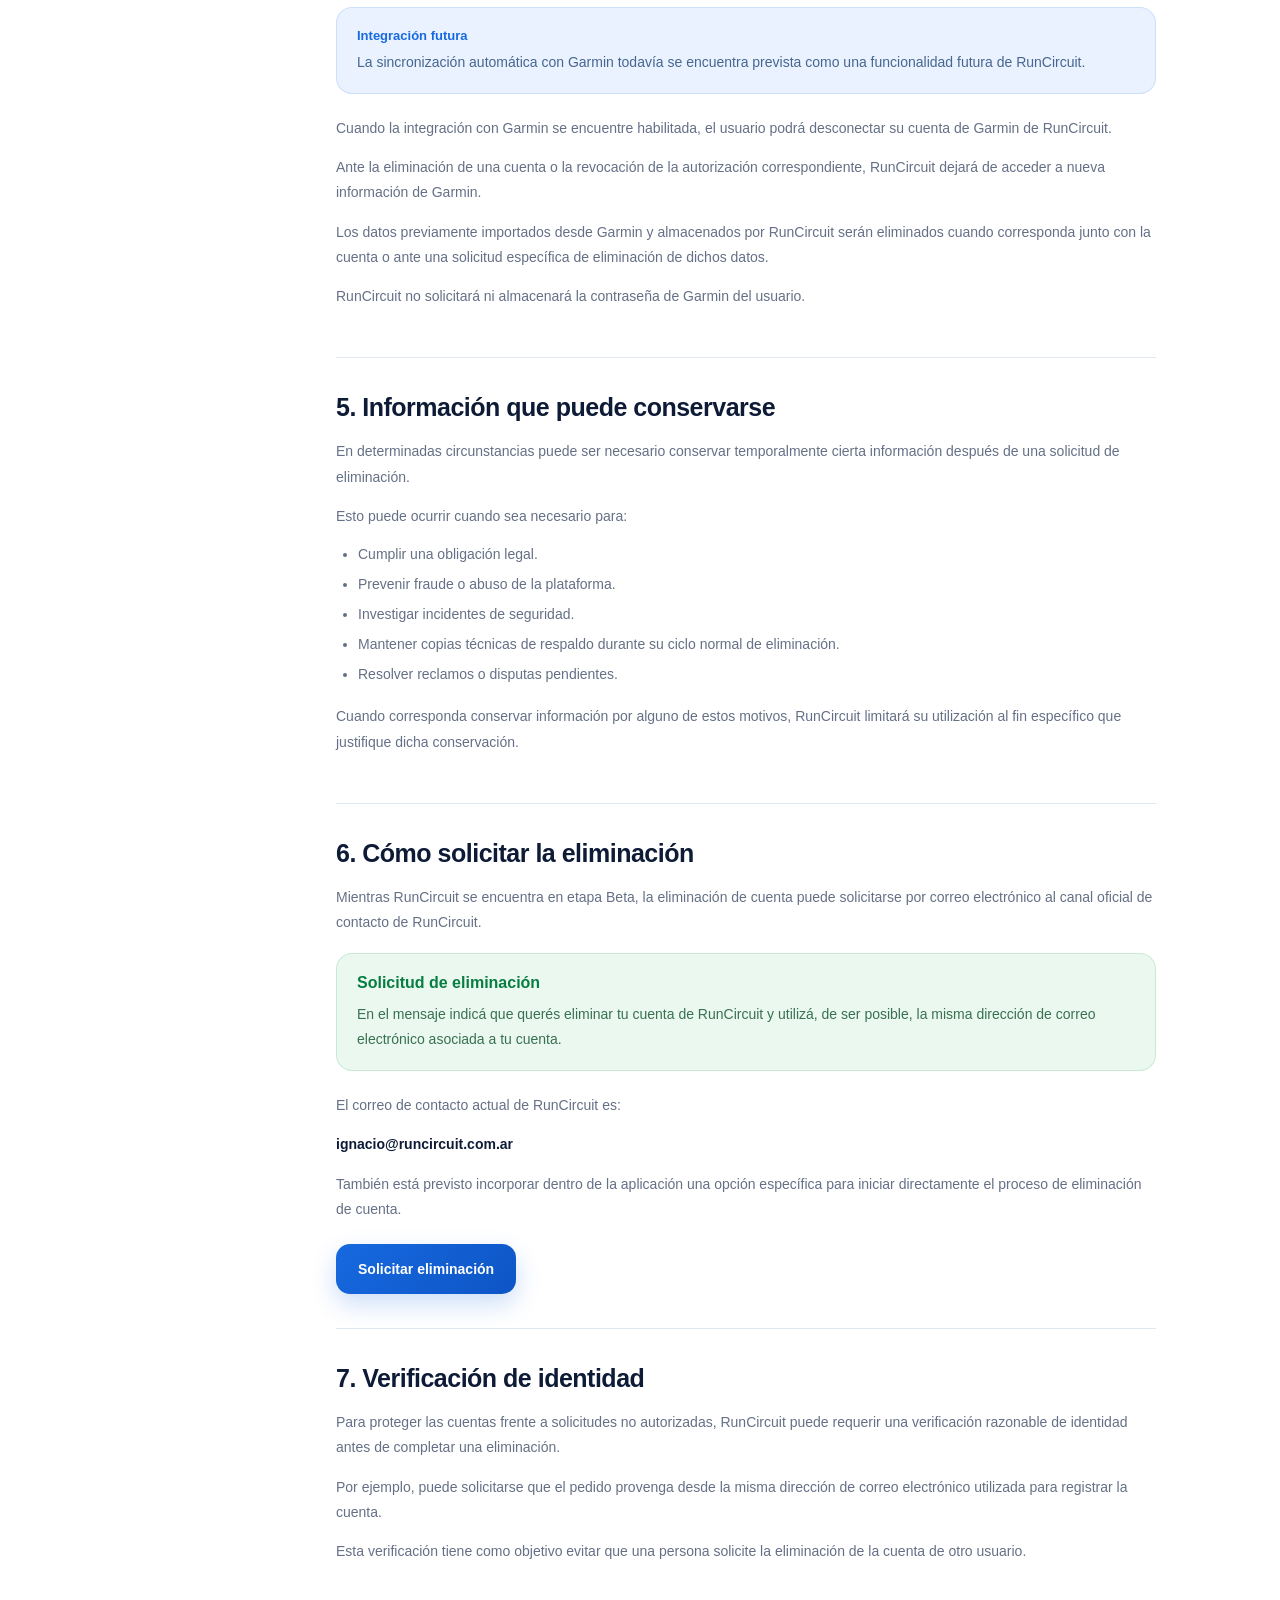
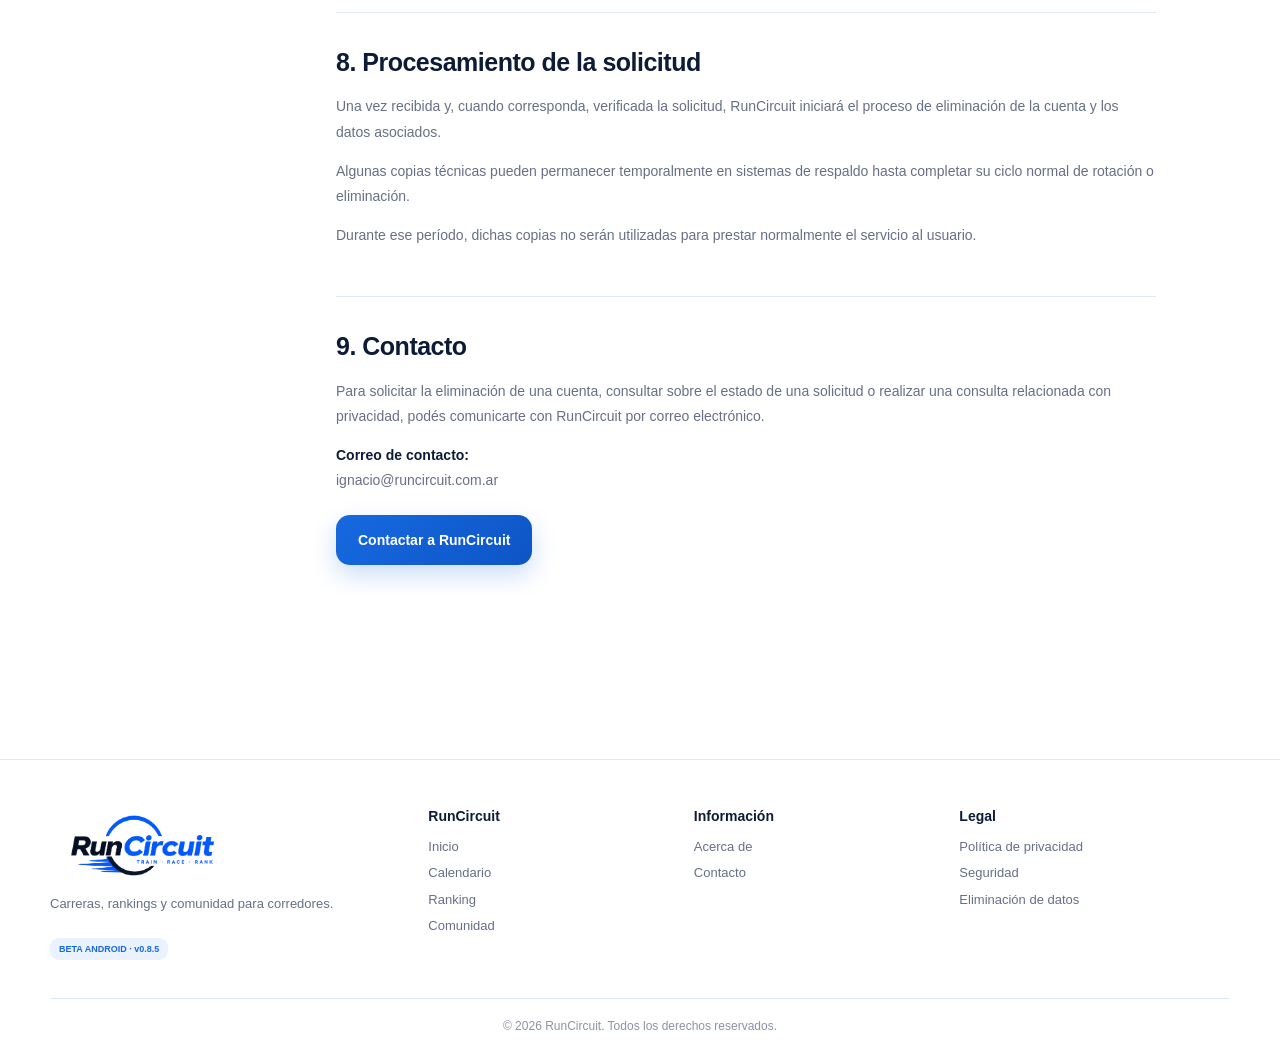
==== commit c6f4fc42: "Publish website 0.8.5 and update Android download link" ====
--- a/eliminar-datos.html
+++ b/eliminar-datos.html
@@ -562,7 +562,7 @@
         </p>
 
         <span class="footer-beta">
-          BETA ANDROID · v0.8.4
+          BETA ANDROID · v0.8.5
         </span>
 
       </div>
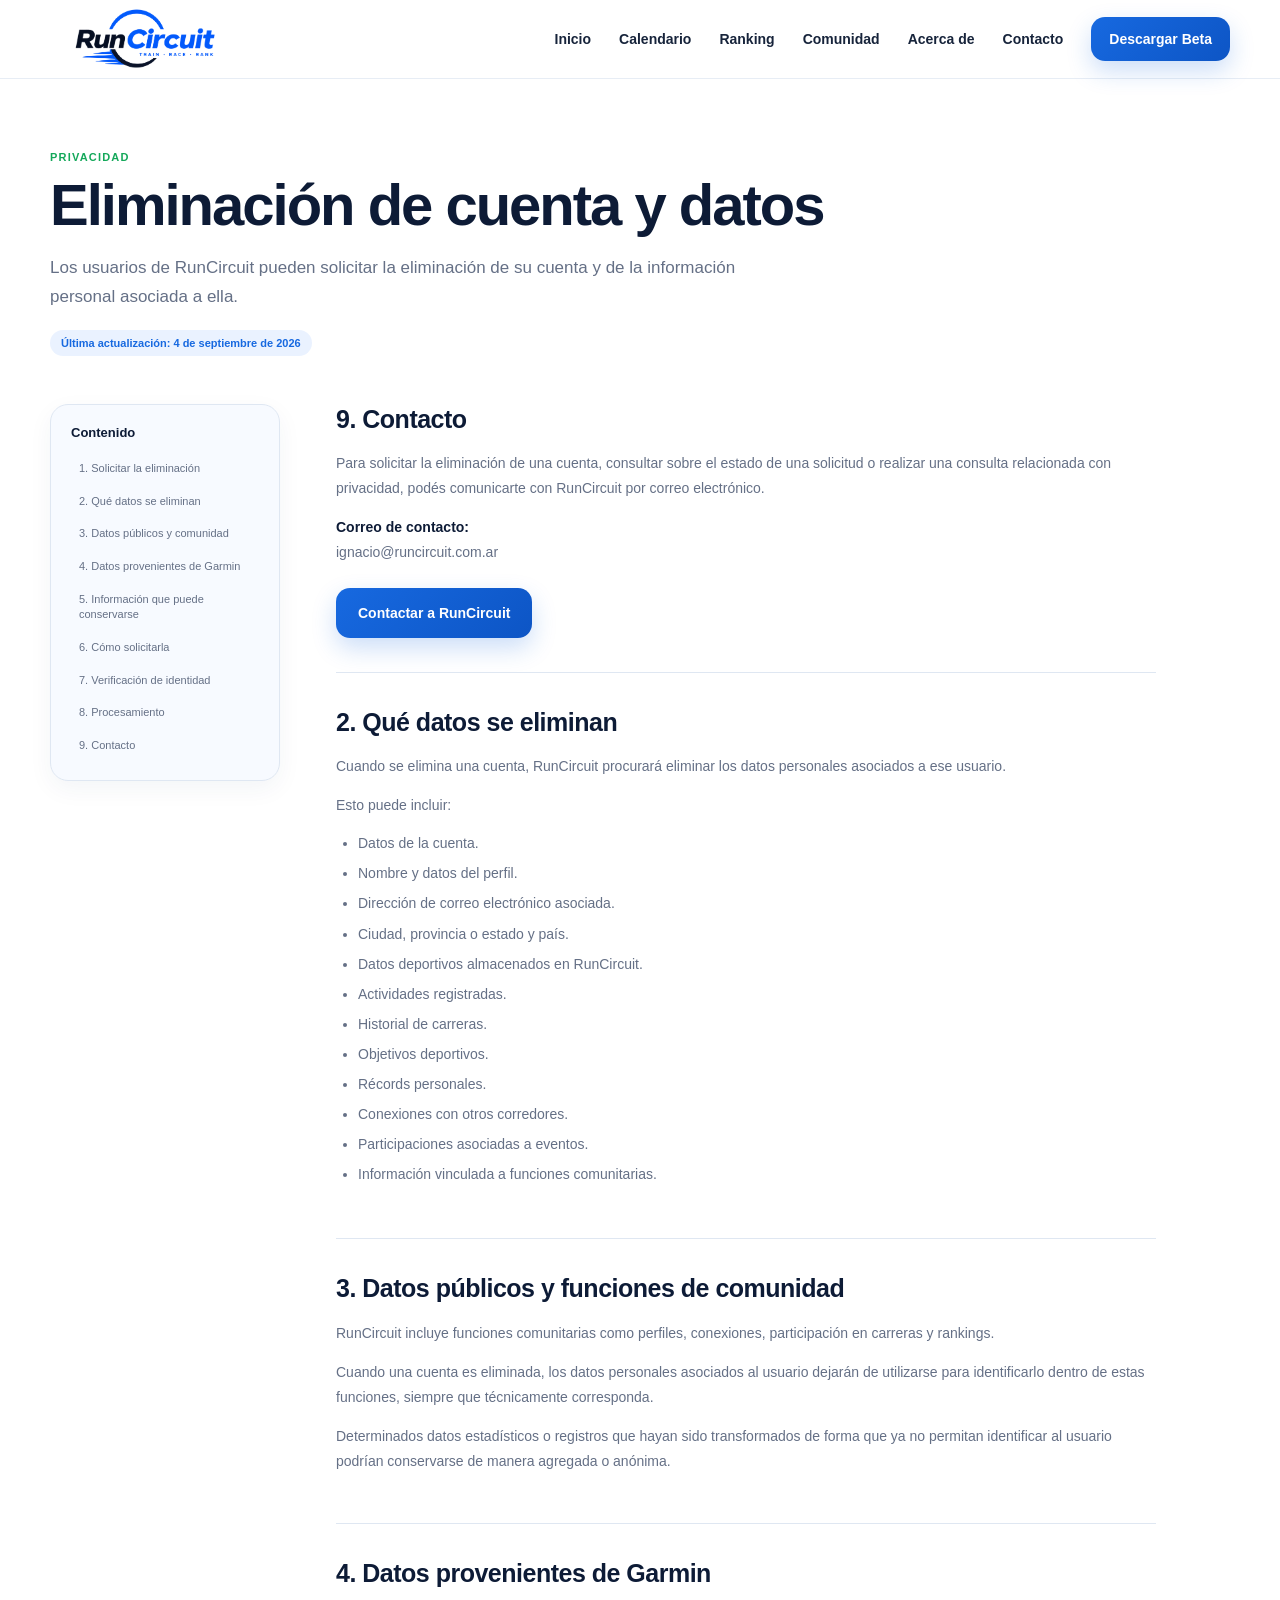
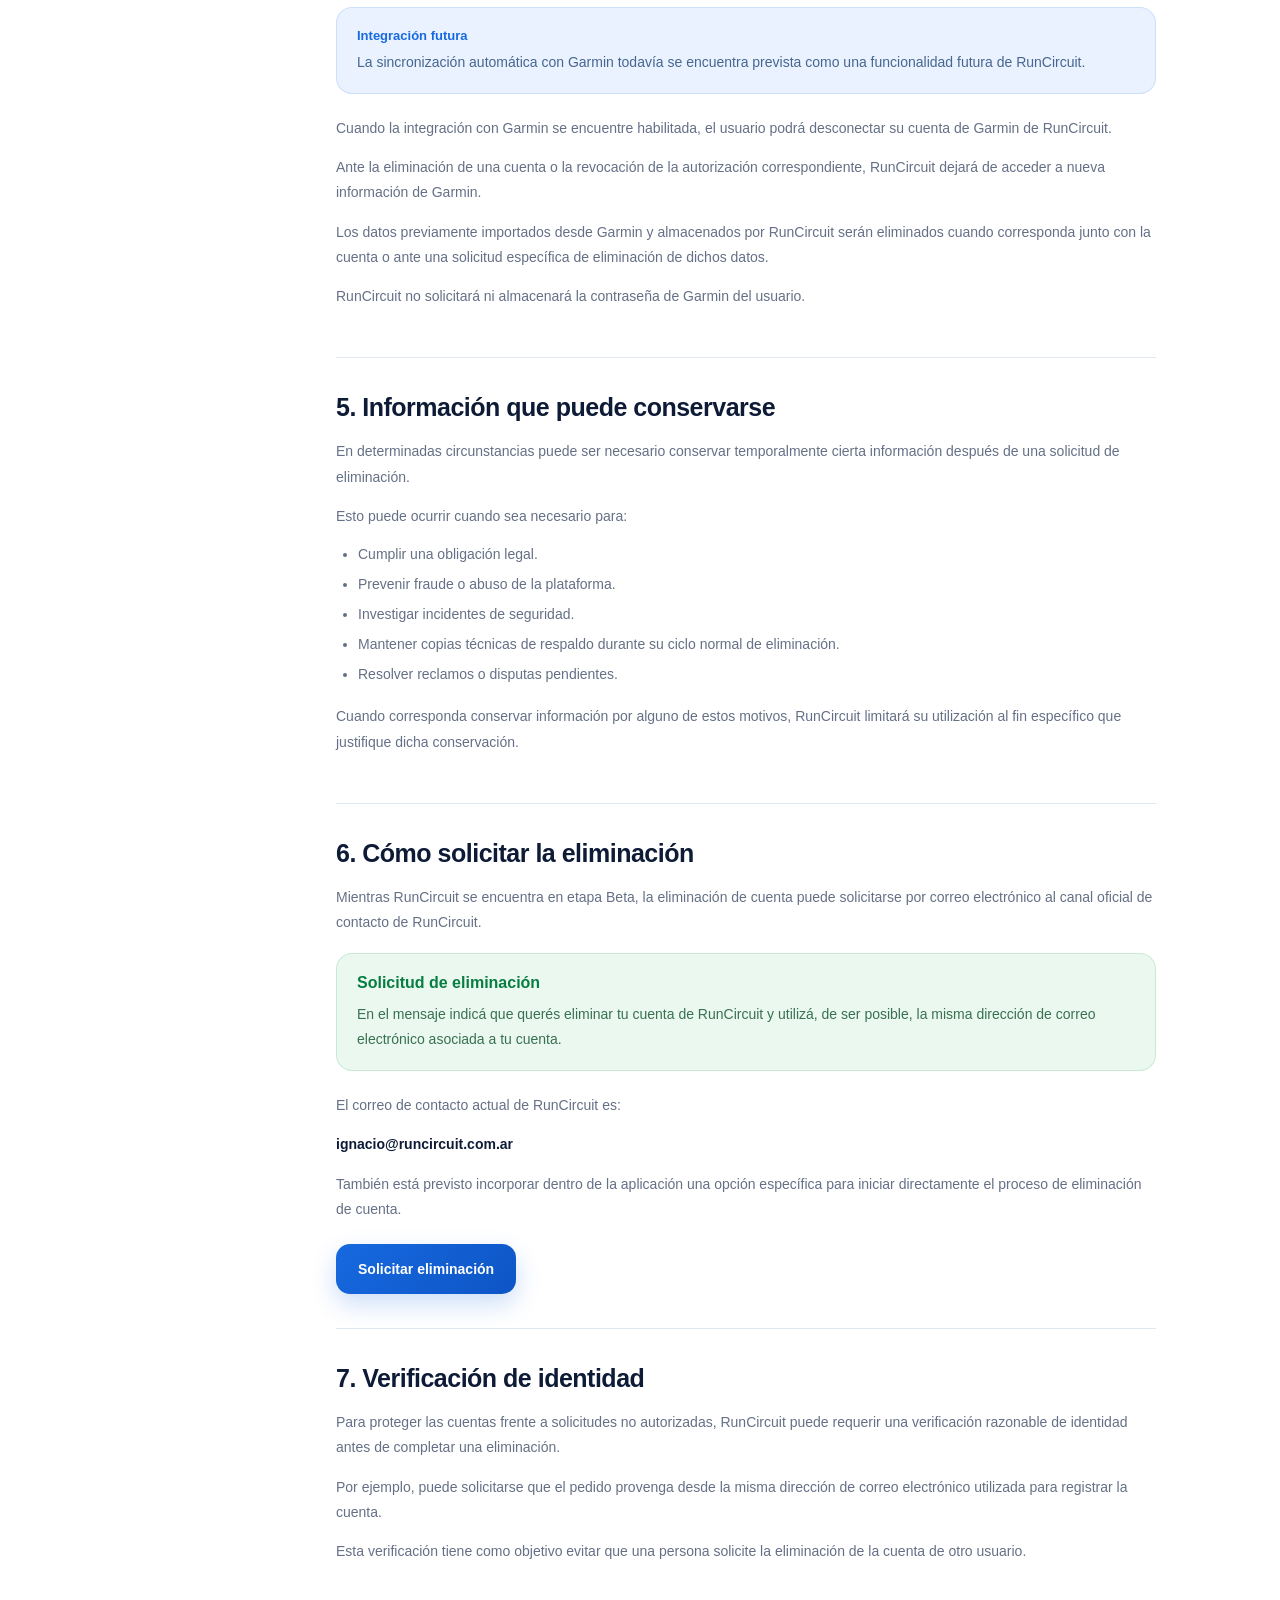
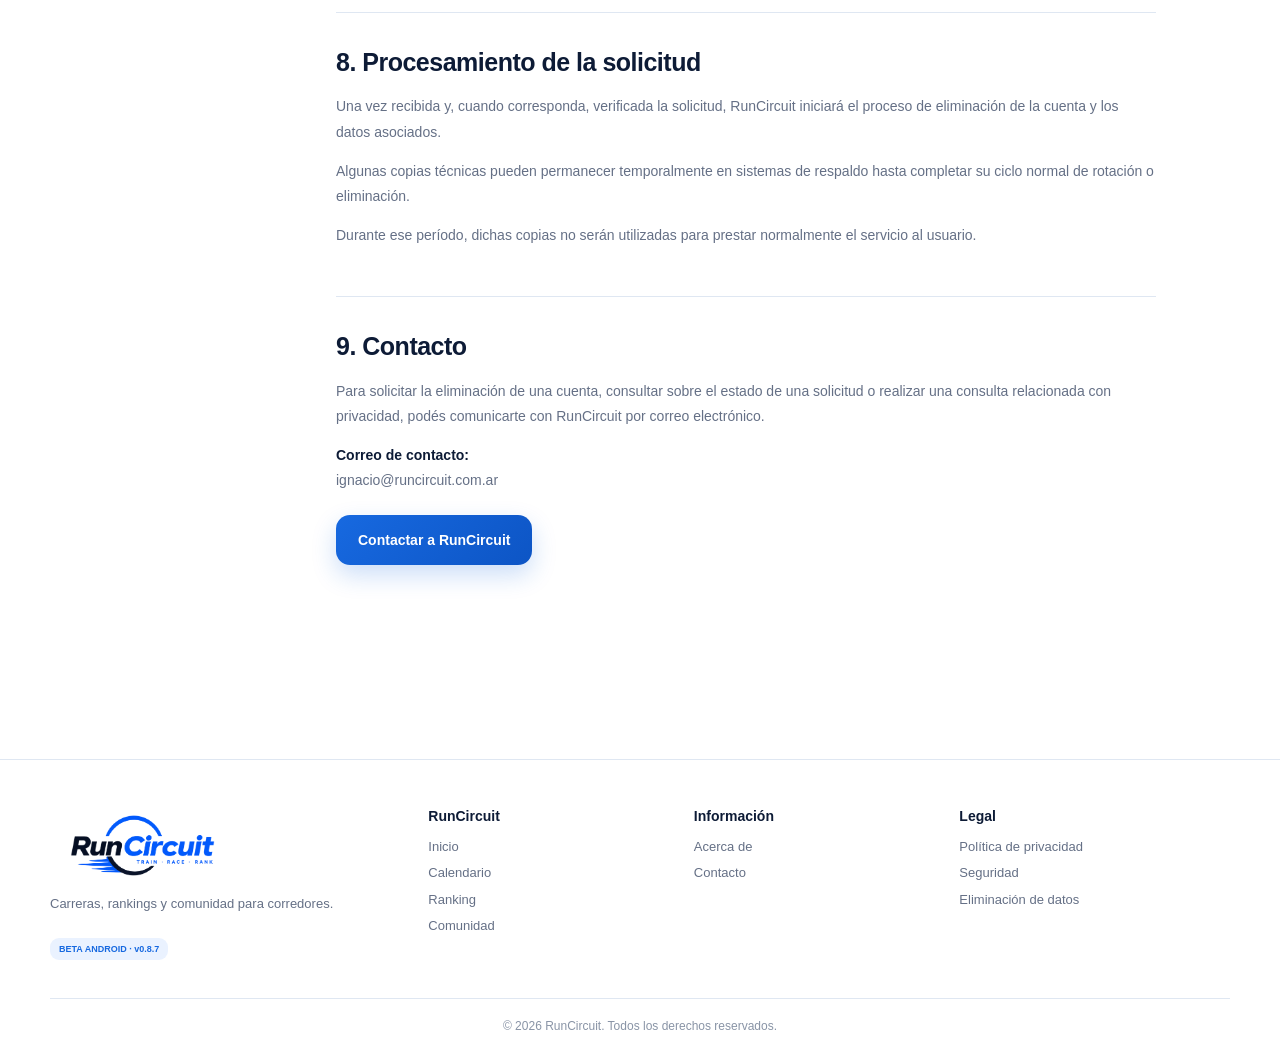
==== commit 61de67ee: "Destacar Garmin Connect y actualizar pantallas de RunCircuit" ====
--- a/eliminar-datos.html
+++ b/eliminar-datos.html
@@ -562,7 +562,7 @@
         </p>
 
         <span class="footer-beta">
-          BETA ANDROID · v0.8.5
+          BETA ANDROID · v0.8.7
         </span>
 
       </div>
--- a/styles.css
+++ b/styles.css
@@ -3020,3 +3020,36 @@
 .landing-v5 .hero-text > .web-access-note { font-size: 14px; line-height: 1.6; margin: 14px 0 0; color: var(--muted); }
 .landing-v5 .hero-actions { flex-wrap: wrap; }
 .landing-v5 .header .button-small { display: inline-flex; }
+
+.garmin-section {
+  display: grid;
+  grid-template-columns: minmax(0, 1fr) minmax(220px, 320px);
+  align-items: center;
+  gap: clamp(24px, 6vw, 80px);
+  max-width: 1180px;
+  margin: 0 auto 52px;
+  padding: clamp(22px, 5vw, 56px);
+  border: 1px solid #d3dff2;
+  border-radius: 24px;
+  background: #eef4ff;
+  scroll-margin-top: 130px;
+}
+.garmin-section h2 {
+  font-size: clamp(26px, 4vw, 44px);
+  line-height: 1.1;
+  letter-spacing: -.04em;
+  margin: 0 0 18px;
+}
+.garmin-section p, .garmin-steps { color: var(--muted); line-height: 1.65; }
+.garmin-steps { padding-inline-start: 1.4em; margin: 20px 0 24px; }
+.garmin-steps li + li { margin-top: 10px; }
+.garmin-steps strong { color: var(--text); }
+.garmin-actions { display: flex; flex-wrap: wrap; align-items: center; gap: 14px 18px; }
+.garmin-actions > a:not(.button) { color: var(--blue-dark); text-decoration: underline; }
+.garmin-preview { width: min(100%, 244px); justify-self: center; margin: 0; text-align: center; }
+.garmin-preview > a { display: block; border: 1px solid #d3dff2; border-radius: 18px; overflow: hidden; }
+.garmin-preview img { display: block; width: 100%; height: auto; }
+.garmin-preview figcaption { margin-top: 10px; font-size: 12px; color: var(--muted); }
+.release-card h3:first-child { margin-top: 0; }
+@media (max-width: 1224px) { .garmin-section { margin-inline: 22px; } }
+@media (max-width: 680px) { .garmin-section { grid-template-columns: 1fr; margin-bottom: 36px; } }
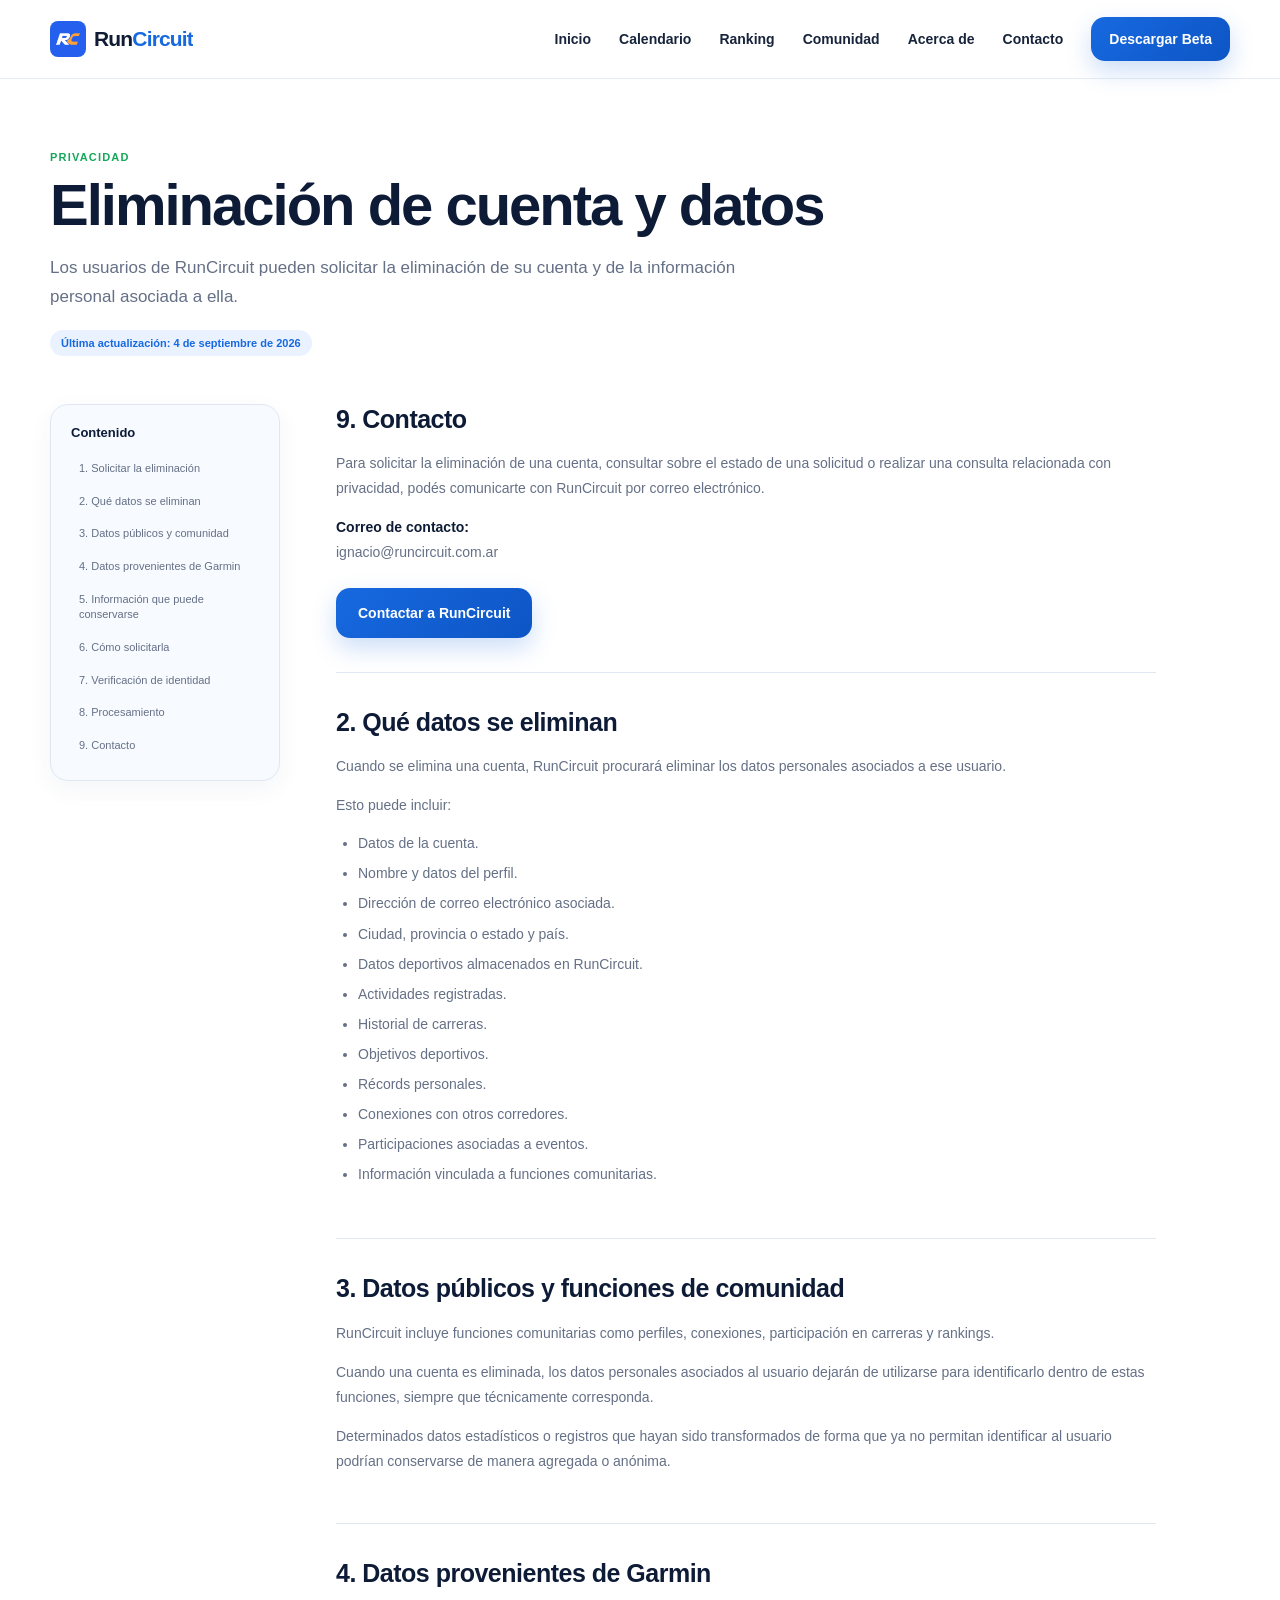
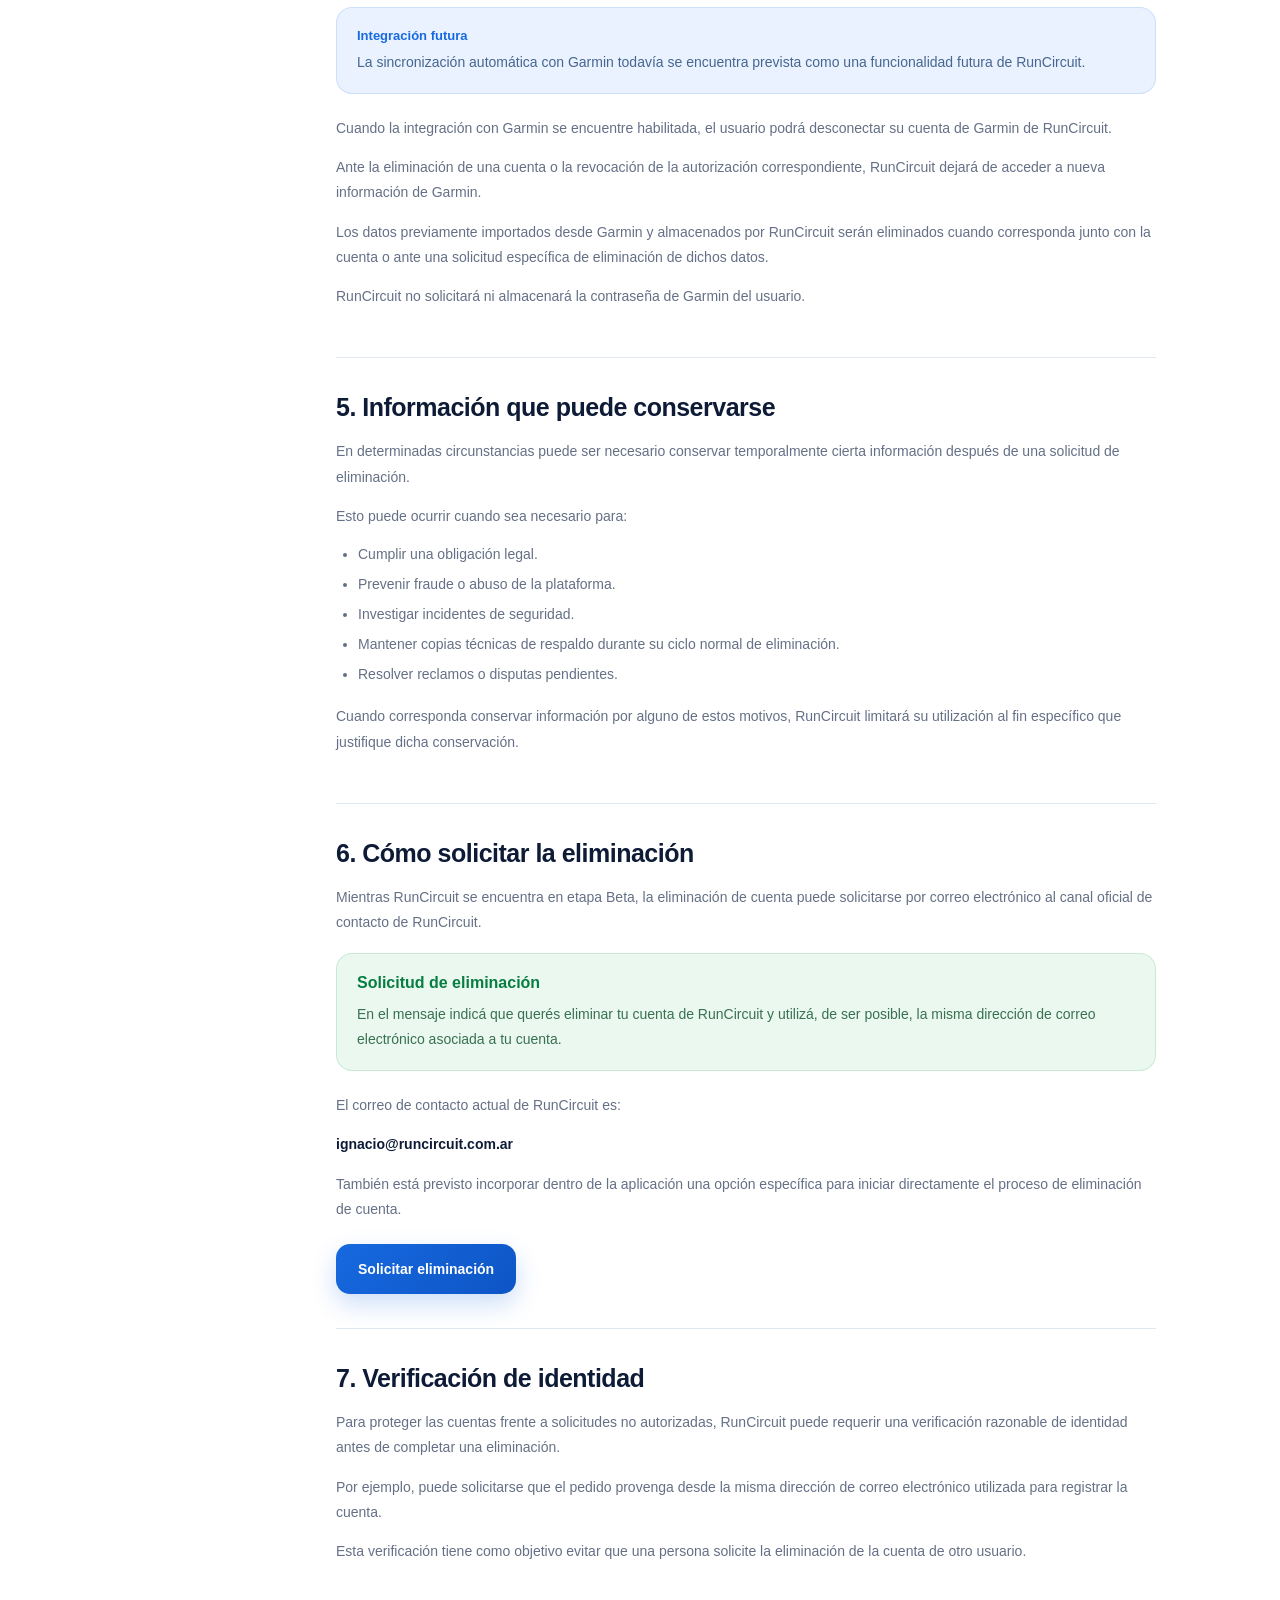
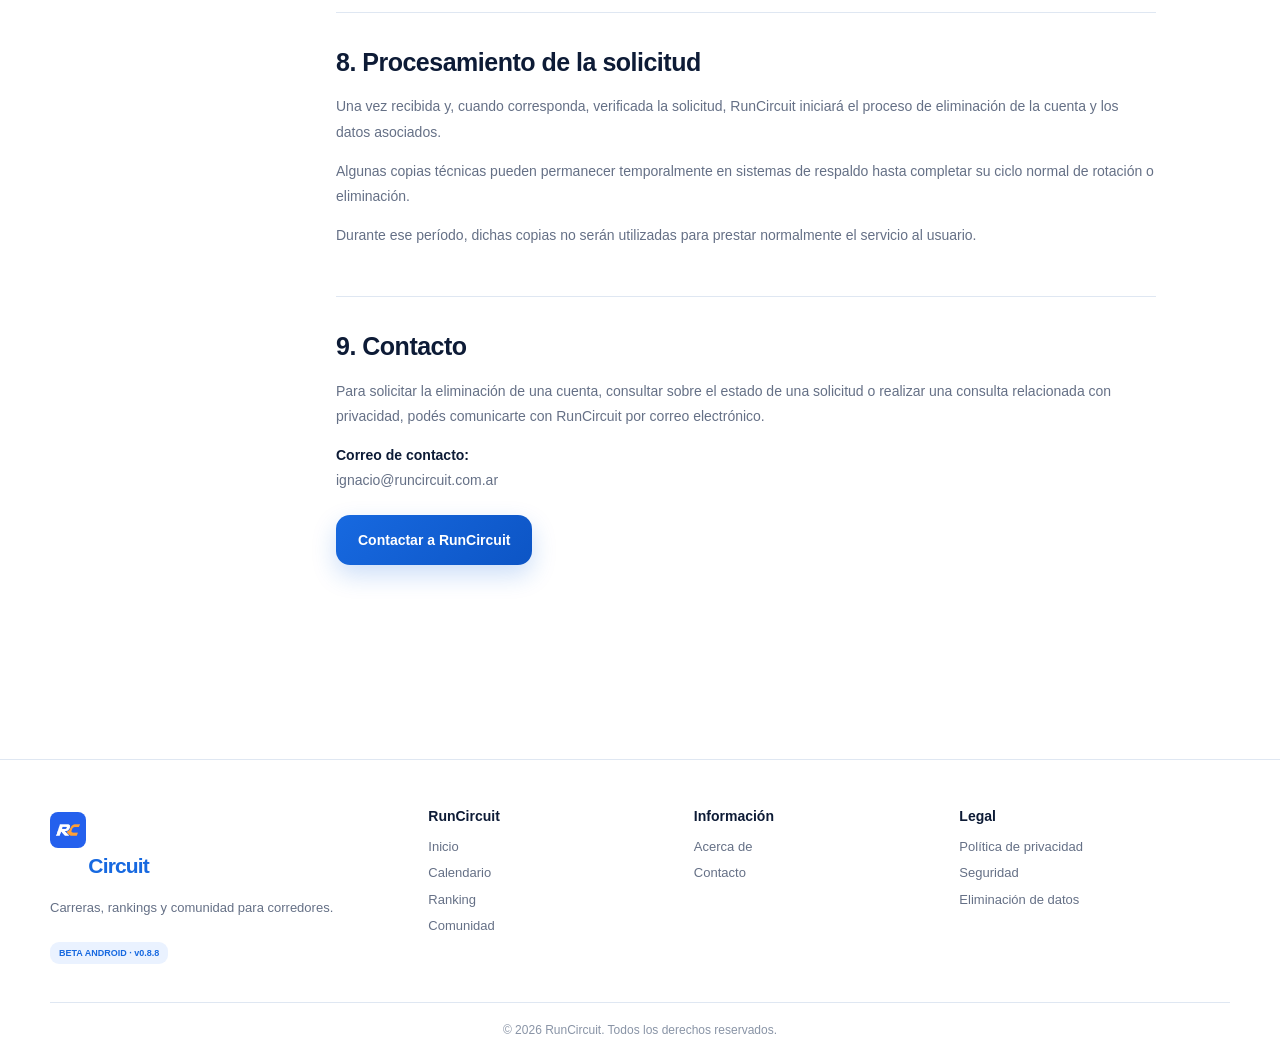
==== commit c7366573: "Actualizar sitio para RunCircuit 0.8.8" ====
--- a/eliminar-datos.html
+++ b/eliminar-datos.html
@@ -14,10 +14,11 @@
   >
 
   <title>Eliminación de datos | RunCircuit</title>
+  <link rel="icon" type="image/png" href="assets/runcircuit-rc-favicon.png">
 
   <link
     rel="stylesheet"
-    href="styles.css"
+    href="styles.css?v=088"
   >
 </head>
 
@@ -36,11 +37,8 @@
         href="index.html"
         aria-label="RunCircuit - Inicio"
       >
-        <img
-          src="assets/runcircuit-logo.png"
-          alt="RunCircuit"
-          class="brand-logo"
-        >
+        <img src="assets/runcircuit-rc-icon.png" alt="" width="36" height="36" class="rc-brand-icon">
+        <span class="rc-wordmark">Run<span>Circuit</span></span>
       </a>
 
       <nav class="nav">
@@ -550,11 +548,8 @@
           class="logo logo-image-link footer-logo"
           href="index.html"
         >
-          <img
-            src="assets/runcircuit-logo.png"
-            alt="RunCircuit"
-            class="brand-logo footer-brand-logo"
-          >
+          <img src="assets/runcircuit-rc-icon.png" alt="" width="36" height="36" class="rc-brand-icon">
+        <span class="rc-wordmark">Run<span>Circuit</span></span>
         </a>
 
         <p>
@@ -562,7 +557,7 @@
         </p>
 
         <span class="footer-beta">
-          BETA ANDROID · v0.8.7
+          BETA ANDROID · v0.8.8
         </span>
 
       </div>
--- a/styles.css
+++ b/styles.css
@@ -3053,3 +3053,47 @@
 .release-card h3:first-child { margin-top: 0; }
 @media (max-width: 1224px) { .garmin-section { margin-inline: 22px; } }
 @media (max-width: 680px) { .garmin-section { grid-template-columns: 1fr; margin-bottom: 36px; } }
+
+/* Marca RunCircuit */
+.logo-image-link {
+  gap: 8px;
+  text-decoration: none;
+}
+
+.rc-brand-icon {
+  display: block;
+  width: 36px;
+  height: 36px;
+  border-radius: 8px;
+}
+
+.rc-wordmark {
+  color: #101c34;
+  font-size: 21px;
+  font-weight: 800;
+  letter-spacing: -0.04em;
+  white-space: nowrap;
+}
+
+.rc-wordmark > span {
+  color: #2460ed;
+}
+
+.footer-logo .rc-wordmark {
+  color: #fff;
+}
+
+.footer-logo .rc-wordmark > span {
+  color: #8bb2ff;
+}
+
+@media (max-width: 430px) {
+  .rc-brand-icon {
+    width: 30px;
+    height: 30px;
+  }
+
+  .rc-wordmark {
+    font-size: 18px;
+  }
+}
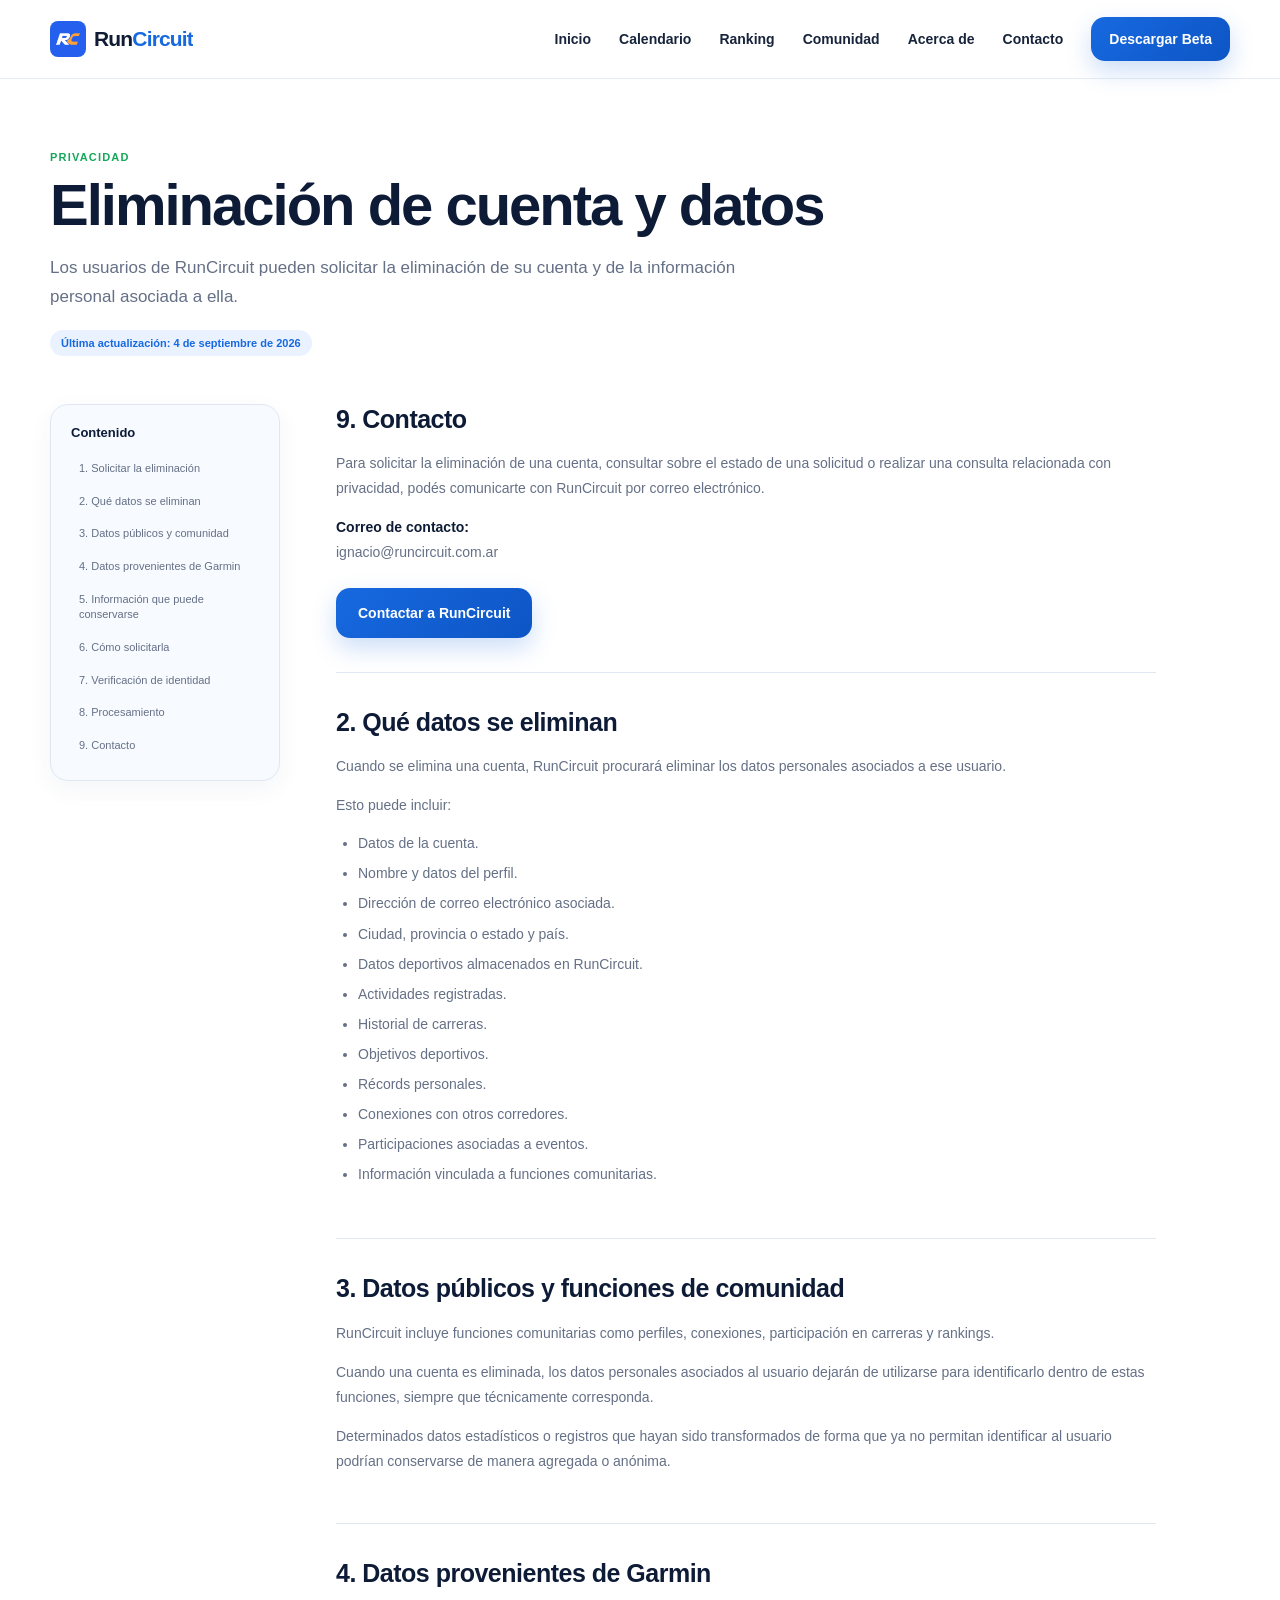
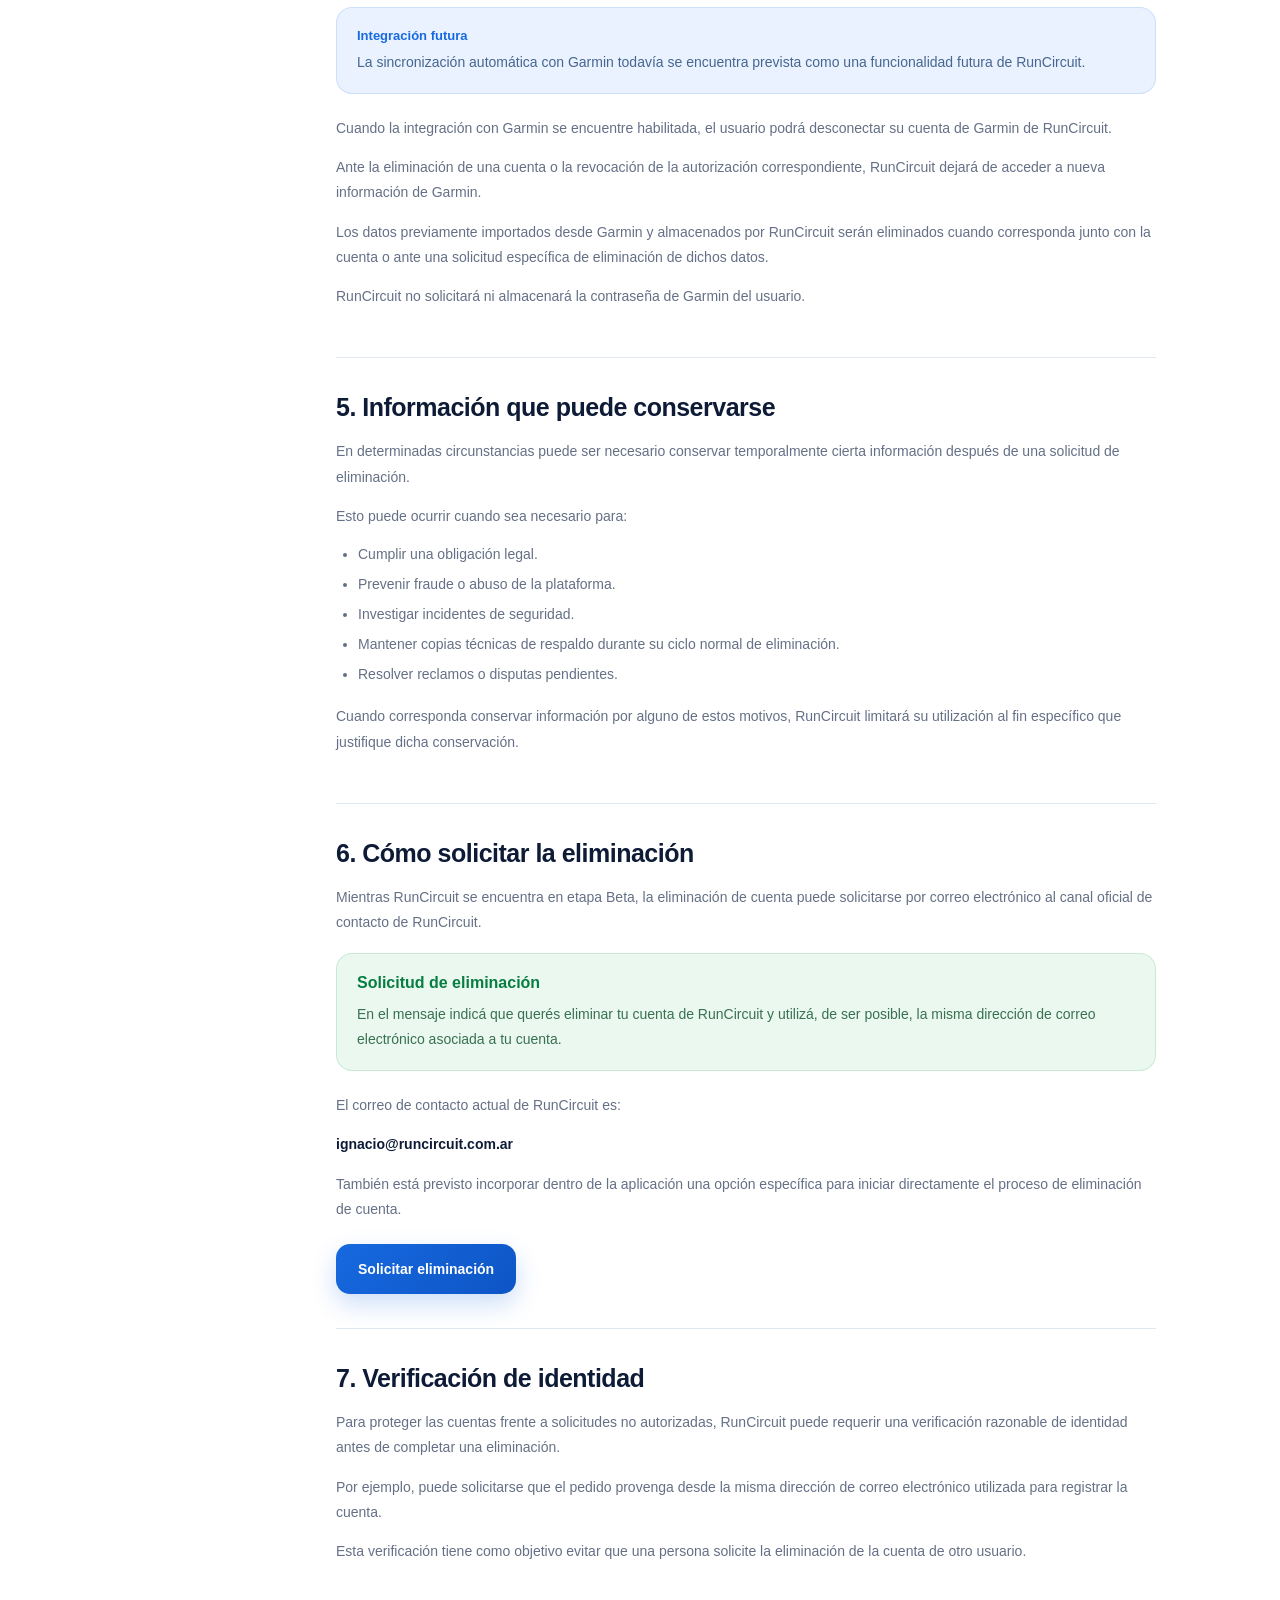
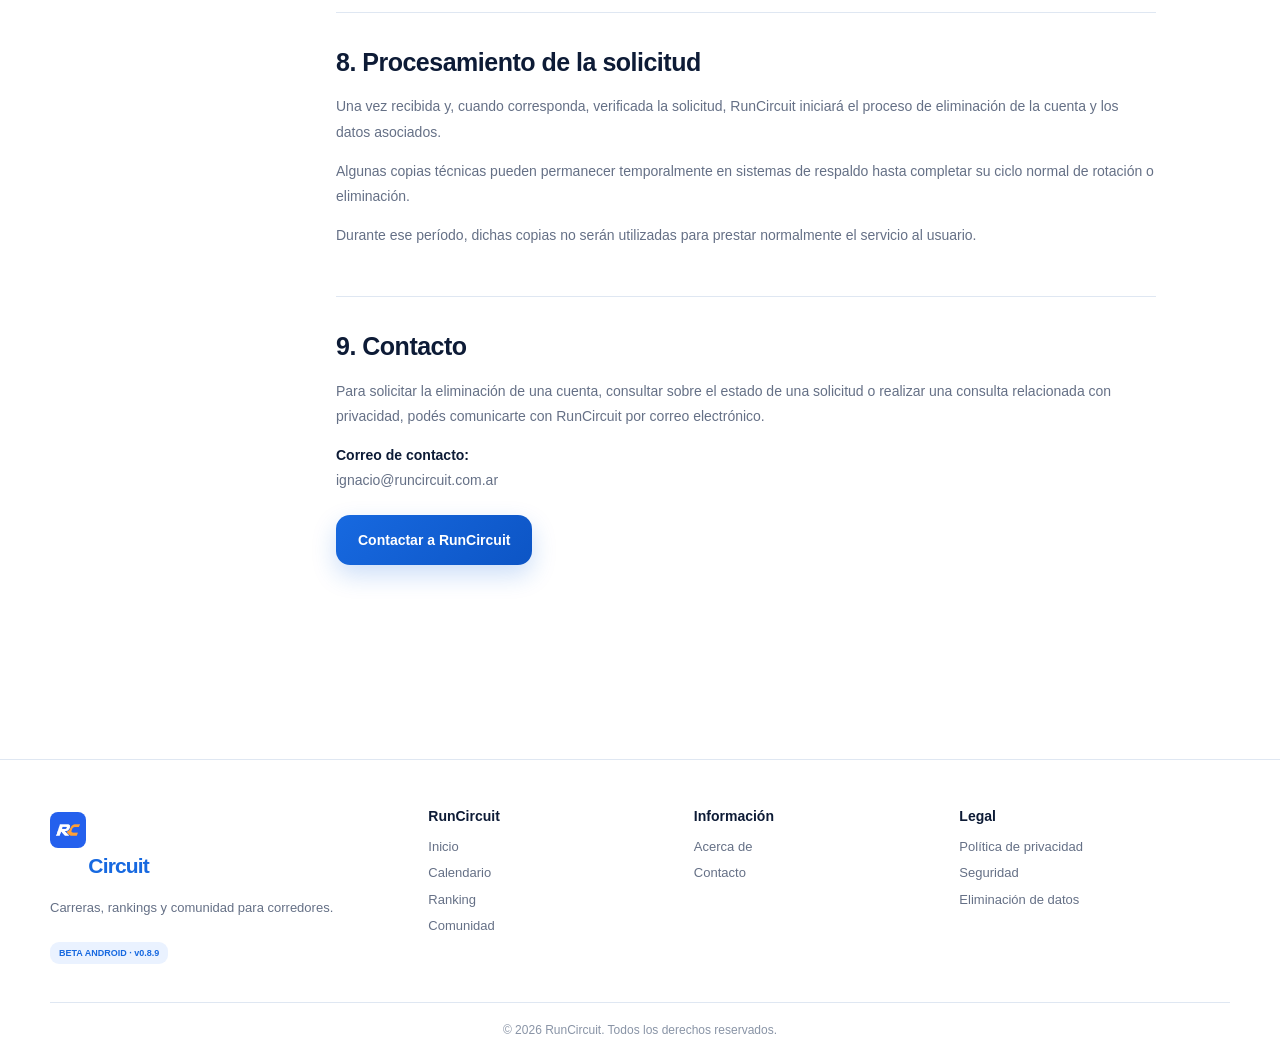
==== commit 9ef9048d: "Actualizar sitio para RunCircuit 0.8.9" ====
--- a/eliminar-datos.html
+++ b/eliminar-datos.html
@@ -557,7 +557,7 @@
         </p>
 
         <span class="footer-beta">
-          BETA ANDROID · v0.8.8
+          BETA ANDROID · v0.8.9
         </span>
 
       </div>
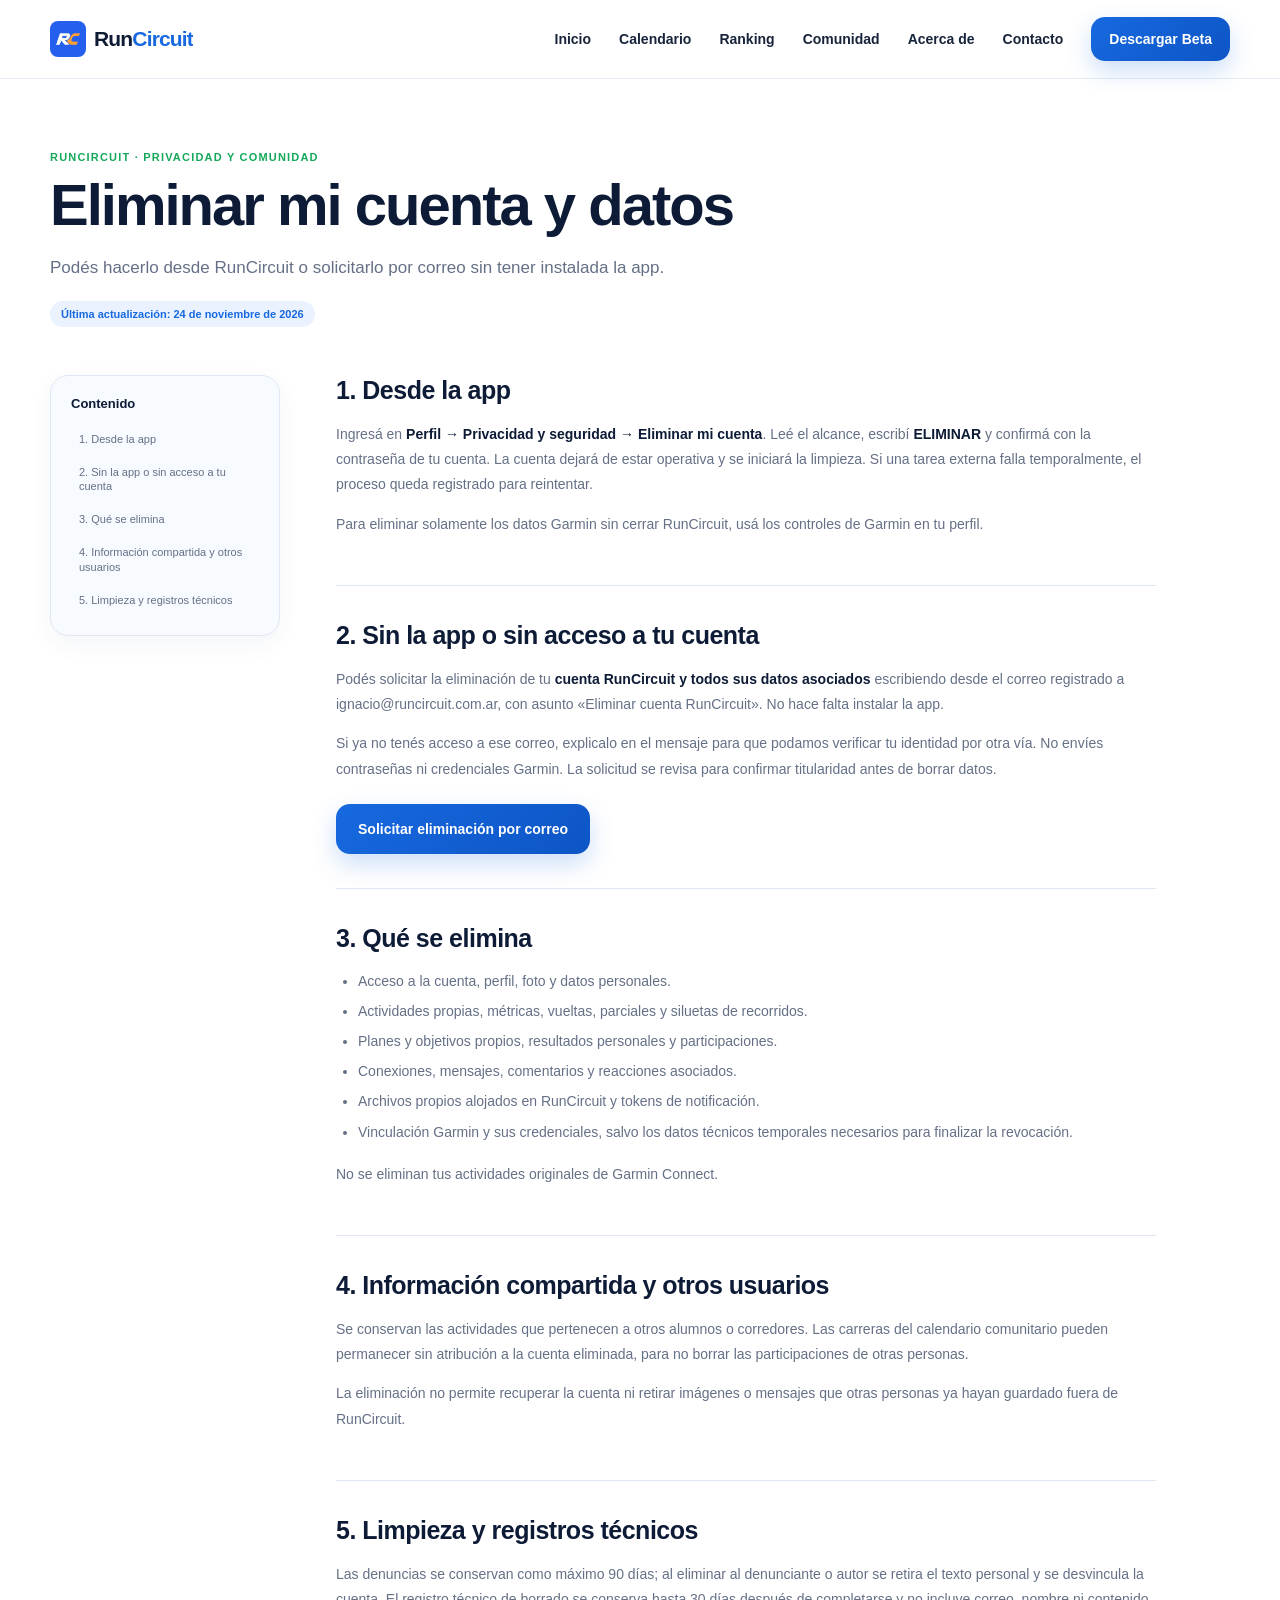
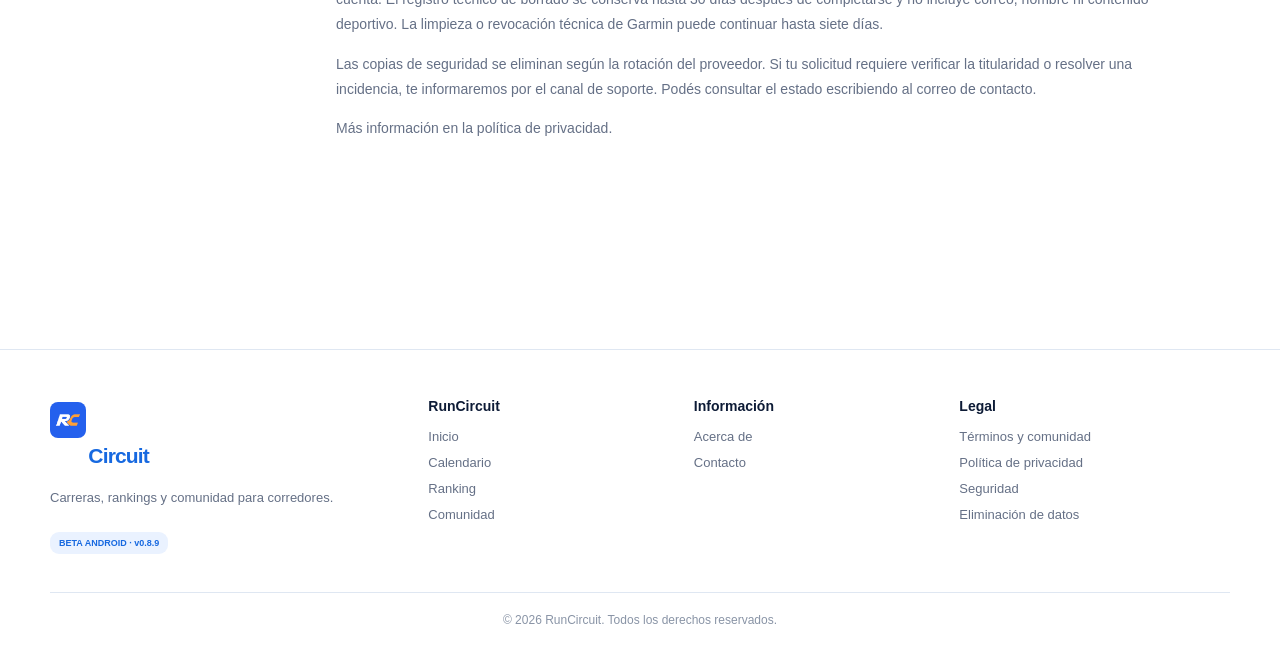
==== commit ce378b6d: "Preparar privacidad, eliminacion de cuenta y normas de comunidad" ====
--- a/eliminar-datos.html
+++ b/eliminar-datos.html
@@ -66,472 +66,7 @@
        ELIMINACIÓN DE DATOS
   ========================== -->
 
-  <main class="legal-page">
-
-    <section class="legal-hero">
-
-      <span class="section-label">
-        PRIVACIDAD
-      </span>
-
-      <h1>
-        Eliminación de cuenta y datos
-      </h1>
-
-      <p>
-        Los usuarios de RunCircuit pueden solicitar la eliminación
-        de su cuenta y de la información personal asociada a ella.
-      </p>
-
-      <span class="legal-update">
-        Última actualización: 4 de septiembre de 2026
-      </span>
-
-    </section>
-
-
-    <div class="legal-layout">
-
-      <!-- Índice -->
-
-      <aside class="legal-index">
-
-        <strong>Contenido</strong>
-
-        <a href="#derecho">
-          1. Solicitar la eliminación
-        </a>
-
-        <a href="#incluye">
-          2. Qué datos se eliminan
-        </a>
-
-        <a href="#publicos">
-          3. Datos públicos y comunidad
-        </a>
-
-        <a href="#garmin">
-          4. Datos provenientes de Garmin
-        </a>
-
-        <a href="#conservacion">
-          5. Información que puede conservarse
-        </a>
-
-        <a href="#proceso">
-          6. Cómo solicitarla
-        </a>
-
-        <a href="#verificacion">
-          7. Verificación de identidad
-        </a>
-
-        <a href="#plazos">
-          8. Procesamiento
-        </a>
-
-        <a href="#contacto">
-          9. Contacto
-        </a>
-
-      </aside>
-
-
-      <!-- Contenido -->
-
-      <article class="legal-content">
-
-        <section
-  class="legal-section"
-  id="contacto"
->
-
-  <h2>
-    9. Contacto
-  </h2>
-
-  <p>
-    Para solicitar la eliminación de una cuenta, consultar
-    sobre el estado de una solicitud o realizar una consulta
-    relacionada con privacidad, podés comunicarte con
-    RunCircuit por correo electrónico.
-  </p>
-
-  <p>
-    <strong>Correo de contacto:</strong><br>
-
-    <a href="mailto:ignacio@runcircuit.com.ar">
-      ignacio@runcircuit.com.ar
-    </a>
-  </p>
-
-  <a
-    href="mailto:ignacio@runcircuit.com.ar?subject=Solicitud%20de%20eliminaci%C3%B3n%20de%20cuenta%20-%20RunCircuit"
-    class="button legal-contact-button"
-  >
-    Contactar a RunCircuit
-  </a>
-
-</section>
-
-
-        <section
-          class="legal-section"
-          id="incluye"
-        >
-
-          <h2>
-            2. Qué datos se eliminan
-          </h2>
-
-          <p>
-            Cuando se elimina una cuenta, RunCircuit procurará
-            eliminar los datos personales asociados a ese usuario.
-          </p>
-
-          <p>
-            Esto puede incluir:
-          </p>
-
-          <ul>
-            <li>
-              Datos de la cuenta.
-            </li>
-
-            <li>
-              Nombre y datos del perfil.
-            </li>
-
-            <li>
-              Dirección de correo electrónico asociada.
-            </li>
-
-            <li>
-              Ciudad, provincia o estado y país.
-            </li>
-
-            <li>
-              Datos deportivos almacenados en RunCircuit.
-            </li>
-
-            <li>
-              Actividades registradas.
-            </li>
-
-            <li>
-              Historial de carreras.
-            </li>
-
-            <li>
-              Objetivos deportivos.
-            </li>
-
-            <li>
-              Récords personales.
-            </li>
-
-            <li>
-              Conexiones con otros corredores.
-            </li>
-
-            <li>
-              Participaciones asociadas a eventos.
-            </li>
-
-            <li>
-              Información vinculada a funciones comunitarias.
-            </li>
-          </ul>
-
-        </section>
-
-
-        <section
-          class="legal-section"
-          id="publicos"
-        >
-
-          <h2>
-            3. Datos públicos y funciones de comunidad
-          </h2>
-
-          <p>
-            RunCircuit incluye funciones comunitarias como perfiles,
-            conexiones, participación en carreras y rankings.
-          </p>
-
-          <p>
-            Cuando una cuenta es eliminada, los datos personales
-            asociados al usuario dejarán de utilizarse para
-            identificarlo dentro de estas funciones, siempre que
-            técnicamente corresponda.
-          </p>
-
-          <p>
-            Determinados datos estadísticos o registros que hayan
-            sido transformados de forma que ya no permitan identificar
-            al usuario podrían conservarse de manera agregada o
-            anónima.
-          </p>
-
-        </section>
-
-
-        <section
-          class="legal-section"
-          id="garmin"
-        >
-
-          <h2>
-            4. Datos provenientes de Garmin
-          </h2>
-
-          <div class="legal-notice">
-
-            <strong>
-              Integración futura
-            </strong>
-
-            <p>
-              La sincronización automática con Garmin todavía se
-              encuentra prevista como una funcionalidad futura
-              de RunCircuit.
-            </p>
-
-          </div>
-
-          <p>
-            Cuando la integración con Garmin se encuentre habilitada,
-            el usuario podrá desconectar su cuenta de Garmin de
-            RunCircuit.
-          </p>
-
-          <p>
-            Ante la eliminación de una cuenta o la revocación de la
-            autorización correspondiente, RunCircuit dejará de acceder
-            a nueva información de Garmin.
-          </p>
-
-          <p>
-            Los datos previamente importados desde Garmin y almacenados
-            por RunCircuit serán eliminados cuando corresponda junto
-            con la cuenta o ante una solicitud específica de
-            eliminación de dichos datos.
-          </p>
-
-          <p>
-            RunCircuit no solicitará ni almacenará la contraseña de
-            Garmin del usuario.
-          </p>
-
-        </section>
-
-
-        <section
-          class="legal-section"
-          id="conservacion"
-        >
-
-          <h2>
-            5. Información que puede conservarse
-          </h2>
-
-          <p>
-            En determinadas circunstancias puede ser necesario
-            conservar temporalmente cierta información después de
-            una solicitud de eliminación.
-          </p>
-
-          <p>
-            Esto puede ocurrir cuando sea necesario para:
-          </p>
-
-          <ul>
-            <li>
-              Cumplir una obligación legal.
-            </li>
-
-            <li>
-              Prevenir fraude o abuso de la plataforma.
-            </li>
-
-            <li>
-              Investigar incidentes de seguridad.
-            </li>
-
-            <li>
-              Mantener copias técnicas de respaldo durante su ciclo
-              normal de eliminación.
-            </li>
-
-            <li>
-              Resolver reclamos o disputas pendientes.
-            </li>
-          </ul>
-
-          <p>
-            Cuando corresponda conservar información por alguno de
-            estos motivos, RunCircuit limitará su utilización al fin
-            específico que justifique dicha conservación.
-          </p>
-
-        </section>
-
-
-        <section
-          class="legal-section"
-          id="proceso"
-        >
-
-          <h2>
-            6. Cómo solicitar la eliminación
-          </h2>
-
-          <p>
-            Mientras RunCircuit se encuentra en etapa Beta, la
-            eliminación de cuenta puede solicitarse por correo
-            electrónico al canal oficial de contacto de RunCircuit.
-          </p>
-
-          <div class="legal-highlight">
-
-            <h3>
-              Solicitud de eliminación
-            </h3>
-
-            <p>
-              En el mensaje indicá que querés eliminar tu cuenta
-              de RunCircuit y utilizá, de ser posible, la misma
-              dirección de correo electrónico asociada a tu cuenta.
-            </p>
-
-          </div>
-
-          <p>
-            El correo de contacto actual de RunCircuit es:
-          </p>
-
-          <p>
-            <strong>
-              <a href="mailto:ignacio@runcircuit.com.ar">
-                ignacio@runcircuit.com.ar
-              </a>
-            </strong>
-          </p>
-
-          <p>
-            También está previsto incorporar dentro de la aplicación
-            una opción específica para iniciar directamente el proceso
-            de eliminación de cuenta.
-          </p>
-
-          <a
-            href="mailto:ignacio@runcircuit.com.ar?subject=Solicitud%20de%20eliminaci%C3%B3n%20de%20cuenta%20-%20RunCircuit"
-            class="button legal-contact-button"
-          >
-            Solicitar eliminación
-          </a>
-
-        </section>
-
-
-        <section
-          class="legal-section"
-          id="verificacion"
-        >
-
-          <h2>
-            7. Verificación de identidad
-          </h2>
-
-          <p>
-            Para proteger las cuentas frente a solicitudes no
-            autorizadas, RunCircuit puede requerir una verificación
-            razonable de identidad antes de completar una eliminación.
-          </p>
-
-          <p>
-            Por ejemplo, puede solicitarse que el pedido provenga
-            desde la misma dirección de correo electrónico utilizada
-            para registrar la cuenta.
-          </p>
-
-          <p>
-            Esta verificación tiene como objetivo evitar que una
-            persona solicite la eliminación de la cuenta de otro
-            usuario.
-          </p>
-
-        </section>
-
-
-        <section
-          class="legal-section"
-          id="plazos"
-        >
-
-          <h2>
-            8. Procesamiento de la solicitud
-          </h2>
-
-          <p>
-            Una vez recibida y, cuando corresponda, verificada la
-            solicitud, RunCircuit iniciará el proceso de eliminación
-            de la cuenta y los datos asociados.
-          </p>
-
-          <p>
-            Algunas copias técnicas pueden permanecer temporalmente
-            en sistemas de respaldo hasta completar su ciclo normal
-            de rotación o eliminación.
-          </p>
-
-          <p>
-            Durante ese período, dichas copias no serán utilizadas
-            para prestar normalmente el servicio al usuario.
-          </p>
-
-        </section>
-
-
-        <section
-          class="legal-section"
-          id="contacto"
-        >
-
-          <h2>
-            9. Contacto
-          </h2>
-
-          <p>
-            Para solicitar la eliminación de una cuenta, consultar
-            sobre el estado de una solicitud o realizar una consulta
-            relacionada con privacidad, podés comunicarte con
-            RunCircuit por correo electrónico.
-          </p>
-
-          <p>
-            <strong>Correo de contacto:</strong><br>
-
-            <a href="mailto:ignacio@runcircuit.com.ar">
-              ignacio@runcircuit.com.ar
-            </a>
-          </p>
-
-          <a
-            href="mailto:ignacio@runcircuit.com.ar?subject=Solicitud%20de%20eliminaci%C3%B3n%20de%20cuenta%20-%20RunCircuit"
-            class="button legal-contact-button"
-          >
-            Contactar a RunCircuit
-          </a>
-
-        </section>
-
-      </article>
-
-    </div>
-
-  </main>
+  <main class="legal-page"><section class="legal-hero"><span class="section-label">RUNCIRCUIT · PRIVACIDAD Y COMUNIDAD</span><h1>Eliminar mi cuenta y datos</h1><p>Podés hacerlo desde RunCircuit o solicitarlo por correo sin tener instalada la app.</p><span class="legal-update">Última actualización: 24 de noviembre de 2026</span></section><div class="legal-layout"><aside class="legal-index"><strong>Contenido</strong><a href="#solicitud">1. Desde la app</a><a href="#sin-app">2. Sin la app o sin acceso a tu cuenta</a><a href="#incluye">3. Qué se elimina</a><a href="#compartidos">4. Información compartida y otros usuarios</a><a href="#retencion">5. Limpieza y registros técnicos</a></aside><article class="legal-content"><section class="legal-section" id="solicitud"><h2>1. Desde la app</h2><p>Ingresá en <strong>Perfil → Privacidad y seguridad → Eliminar mi cuenta</strong>. Leé el alcance, escribí <strong>ELIMINAR</strong> y confirmá con la contraseña de tu cuenta. La cuenta dejará de estar operativa y se iniciará la limpieza. Si una tarea externa falla temporalmente, el proceso queda registrado para reintentar.</p><p>Para eliminar solamente los datos Garmin sin cerrar RunCircuit, usá los controles de Garmin en tu perfil.</p></section><section class="legal-section" id="sin-app"><h2>2. Sin la app o sin acceso a tu cuenta</h2><p>Podés solicitar la eliminación de tu <strong>cuenta RunCircuit y todos sus datos asociados</strong> escribiendo desde el correo registrado a <a href="mailto:ignacio@runcircuit.com.ar">ignacio@runcircuit.com.ar</a>, con asunto «Eliminar cuenta RunCircuit». No hace falta instalar la app.</p><p>Si ya no tenés acceso a ese correo, explicalo en el mensaje para que podamos verificar tu identidad por otra vía. No envíes contraseñas ni credenciales Garmin. La solicitud se revisa para confirmar titularidad antes de borrar datos.</p><a class="button legal-contact-button" href="mailto:ignacio@runcircuit.com.ar?subject=Eliminar%20cuenta%20RunCircuit&amp;body=Solicito%20la%20eliminaci%C3%B3n%20de%20mi%20cuenta%20RunCircuit%20y%20sus%20datos%20asociados.%20El%20correo%20registrado%20es%3A%20">Solicitar eliminación por correo</a></section><section class="legal-section" id="incluye"><h2>3. Qué se elimina</h2><ul><li>Acceso a la cuenta, perfil, foto y datos personales.</li><li>Actividades propias, métricas, vueltas, parciales y siluetas de recorridos.</li><li>Planes y objetivos propios, resultados personales y participaciones.</li><li>Conexiones, mensajes, comentarios y reacciones asociados.</li><li>Archivos propios alojados en RunCircuit y tokens de notificación.</li><li>Vinculación Garmin y sus credenciales, salvo los datos técnicos temporales necesarios para finalizar la revocación.</li></ul><p>No se eliminan tus actividades originales de Garmin Connect.</p></section><section class="legal-section" id="compartidos"><h2>4. Información compartida y otros usuarios</h2><p>Se conservan las actividades que pertenecen a otros alumnos o corredores. Las carreras del calendario comunitario pueden permanecer sin atribución a la cuenta eliminada, para no borrar las participaciones de otras personas.</p><p>La eliminación no permite recuperar la cuenta ni retirar imágenes o mensajes que otras personas ya hayan guardado fuera de RunCircuit.</p></section><section class="legal-section" id="retencion"><h2>5. Limpieza y registros técnicos</h2><p>Las denuncias se conservan como máximo 90 días; al eliminar al denunciante o autor se retira el texto personal y se desvincula la cuenta. El registro técnico de borrado se conserva hasta 30 días después de completarse y no incluye correo, nombre ni contenido deportivo. La limpieza o revocación técnica de Garmin puede continuar hasta siete días.</p><p>Las copias de seguridad se eliminan según la rotación del proveedor. Si tu solicitud requiere verificar la titularidad o resolver una incidencia, te informaremos por el canal de soporte. Podés consultar el estado escribiendo al correo de contacto.</p><p>Más información en la <a href="privacidad.html">política de privacidad</a>.</p></section></article></div></main>
 
 
   <!-- =========================
@@ -605,6 +140,7 @@
 
         <h4>Legal</h4>
 
+        <a href="terminos.html">Términos y comunidad</a>
         <a href="privacidad.html">
           Política de privacidad
         </a>
--- a/styles.css
+++ b/styles.css
@@ -3097,3 +3097,137 @@
     font-size: 18px;
   }
 }
+
+/* November update: readable type, compact feature grid and orange accents. */
+.landing-v5 .hero-details-link {
+  align-self: center;
+  color: var(--blue-dark);
+  font-size: 1rem;
+  font-weight: 600;
+  text-decoration: underline;
+  text-underline-offset: 4px;
+}
+.landing-v5 .release-section .section-kicker { color: #a54710; }
+.landing-v5 .release-card { border-radius: 20px; padding: 28px; }
+.landing-v5 .release-card h3 { font-size: 1.5rem; }
+.landing-v5 .release-card:first-child { border-top: 4px solid #ff944d; }
+.landing-v5 .release-card:first-child h3 { color: #fff; }
+.landing-v5 .release-card p { margin-bottom: 0; }
+.landing-v5 .release-grid { align-items: stretch; }
+.landing-v5 .feature p,
+.landing-v5 .community-item p,
+.landing-v5 .runner-tool p,
+.landing-v5 .section-description,
+.landing-v5 .showcase-card > p,
+.landing-v5 .benefits li,
+.landing-v5 .about p,
+.landing-v5 .download p { font-size: 1rem; line-height: 1.65; }
+.landing-v5 .screen-card p { font-size: 1rem; }
+.landing-v5 .preview-caption { font-size: .875rem; letter-spacing: .02em; text-align: center; }
+.landing-v5 .screen-hint,
+.landing-v5 .garmin-preview figcaption,
+.landing-v5 .web-race-info small,
+.landing-v5 .web-race-info > span,
+.landing-v5 .calendar-note p,
+.landing-v5 .coming-soon-note { font-size: .875rem; }
+.landing-v5 .footer-logo .rc-wordmark { color: #101c34; }
+.landing-v5 .footer-logo .rc-wordmark > span { color: #2460ed; }
+@media (min-width: 1050px) {
+  .landing-v5 .release-grid { grid-template-columns: repeat(3, minmax(0, 1fr)); }
+}
+@media (max-width: 600px) {
+  .landing-v5 .release-card { padding: 24px; }
+  .landing-v5 .hero-details-link { padding: 10px 0; text-align: center; }
+}
+
+/* Equal-height gallery frames preserve both app screens and share cards. */
+.screens-track { align-items: flex-start; }
+.screen-card > a { aspect-ratio: 640 / 1387; display: flex; align-items: center; }
+.screen-card img { height: 100%; aspect-ratio: auto; object-fit: contain; }
+
+/* Blue remains the brand base; orange connects the landing with the app and Instagram. */
+.landing-v5 {
+  --accent: #ff942e;
+  --accent-dark: #a54710;
+  --accent-soft: #fff1e4;
+  --accent-border: #f2c49b;
+}
+.landing-v5 .hero {
+  background: radial-gradient(ellipse at 88% 22%, #ffe6cc, transparent 42%),
+    radial-gradient(ellipse at 75% 78%, #dbe8ff, transparent 48%), #f8faff;
+}
+.landing-v5 .beta-pill {
+  background: var(--accent-soft);
+  color: var(--accent-dark);
+  border-color: var(--accent-border);
+  font-size: .875rem;
+}
+.landing-v5 .button:not(.button-secondary),
+.landing-v5 .download-button {
+  background: var(--accent);
+  color: #101c34;
+  box-shadow: 0 8px 20px #a5471017;
+}
+.landing-v5 .button:not(.button-secondary):hover,
+.landing-v5 .download-button:hover {
+  background: #ffad5c;
+  color: #101c34;
+  box-shadow: 0 10px 24px #a5471026;
+}
+.landing-v5 .button-secondary {
+  border-color: var(--accent-border);
+  color: var(--accent-dark);
+}
+.landing-v5 .button-secondary:hover {
+  background: var(--accent-soft);
+  color: var(--accent-dark);
+}
+.landing-v5 .nav a:hover,
+.landing-v5 .hero-details-link { color: var(--accent-dark); }
+.landing-v5 .preview-orbit { border: 2px solid var(--accent); }
+.landing-v5 .feature-icon:is(.green, .orange) {
+  color: var(--accent-dark);
+  background: var(--accent-soft);
+}
+.landing-v5 .section-kicker { color: var(--accent-dark); font-size: .875rem; }
+.landing-v5 .heading-line { background: var(--accent); }
+.landing-v5 .release-card { border-top: 4px solid var(--accent-border); }
+.landing-v5 .release-card:first-child { border-top-color: var(--accent); }
+.landing-v5 .release-card:first-child a { color: #ffb66f; }
+.landing-v5 .garmin-section { border-inline-start: 4px solid var(--accent); }
+.landing-v5 .web-race-date {
+  background: var(--accent-soft);
+  color: var(--accent-dark);
+}
+.landing-v5 .web-race-date span { color: var(--accent-dark); font-size: .875rem; }
+.landing-v5 .calendar-note { background: var(--accent-soft); }
+.landing-v5 .calendar-note span,
+.landing-v5 .calendar-note p { color: var(--accent-dark); }
+.landing-v5 .ranking-row.highlight {
+  background: var(--accent-soft);
+  border-color: var(--accent-border);
+}
+.landing-v5 .benefits li::before { color: var(--accent-dark); }
+.landing-v5 .community h2 span,
+.landing-v5 .community-label { color: #ffb66f; }
+.landing-v5 .beta-download {
+  background: var(--accent-soft);
+  border-color: var(--accent-border);
+  box-shadow: none;
+}
+.landing-v5 .download-label { color: var(--accent-dark); font-size: .875rem; }
+.landing-v5 .screen-card > a:hover { border-color: var(--accent); }
+.landing-v5 :is(a, button, [tabindex]):focus-visible {
+  outline-color: var(--accent-dark);
+}
+.landing-v5 .web-access-link {
+  align-self: center;
+  padding: 10px 0;
+  color: var(--muted);
+  font-size: .875rem;
+  font-weight: 500;
+  text-align: center;
+  text-decoration: underline;
+  text-underline-offset: 4px;
+}
+.landing-v5 .web-access-link:hover { color: var(--blue-dark); }
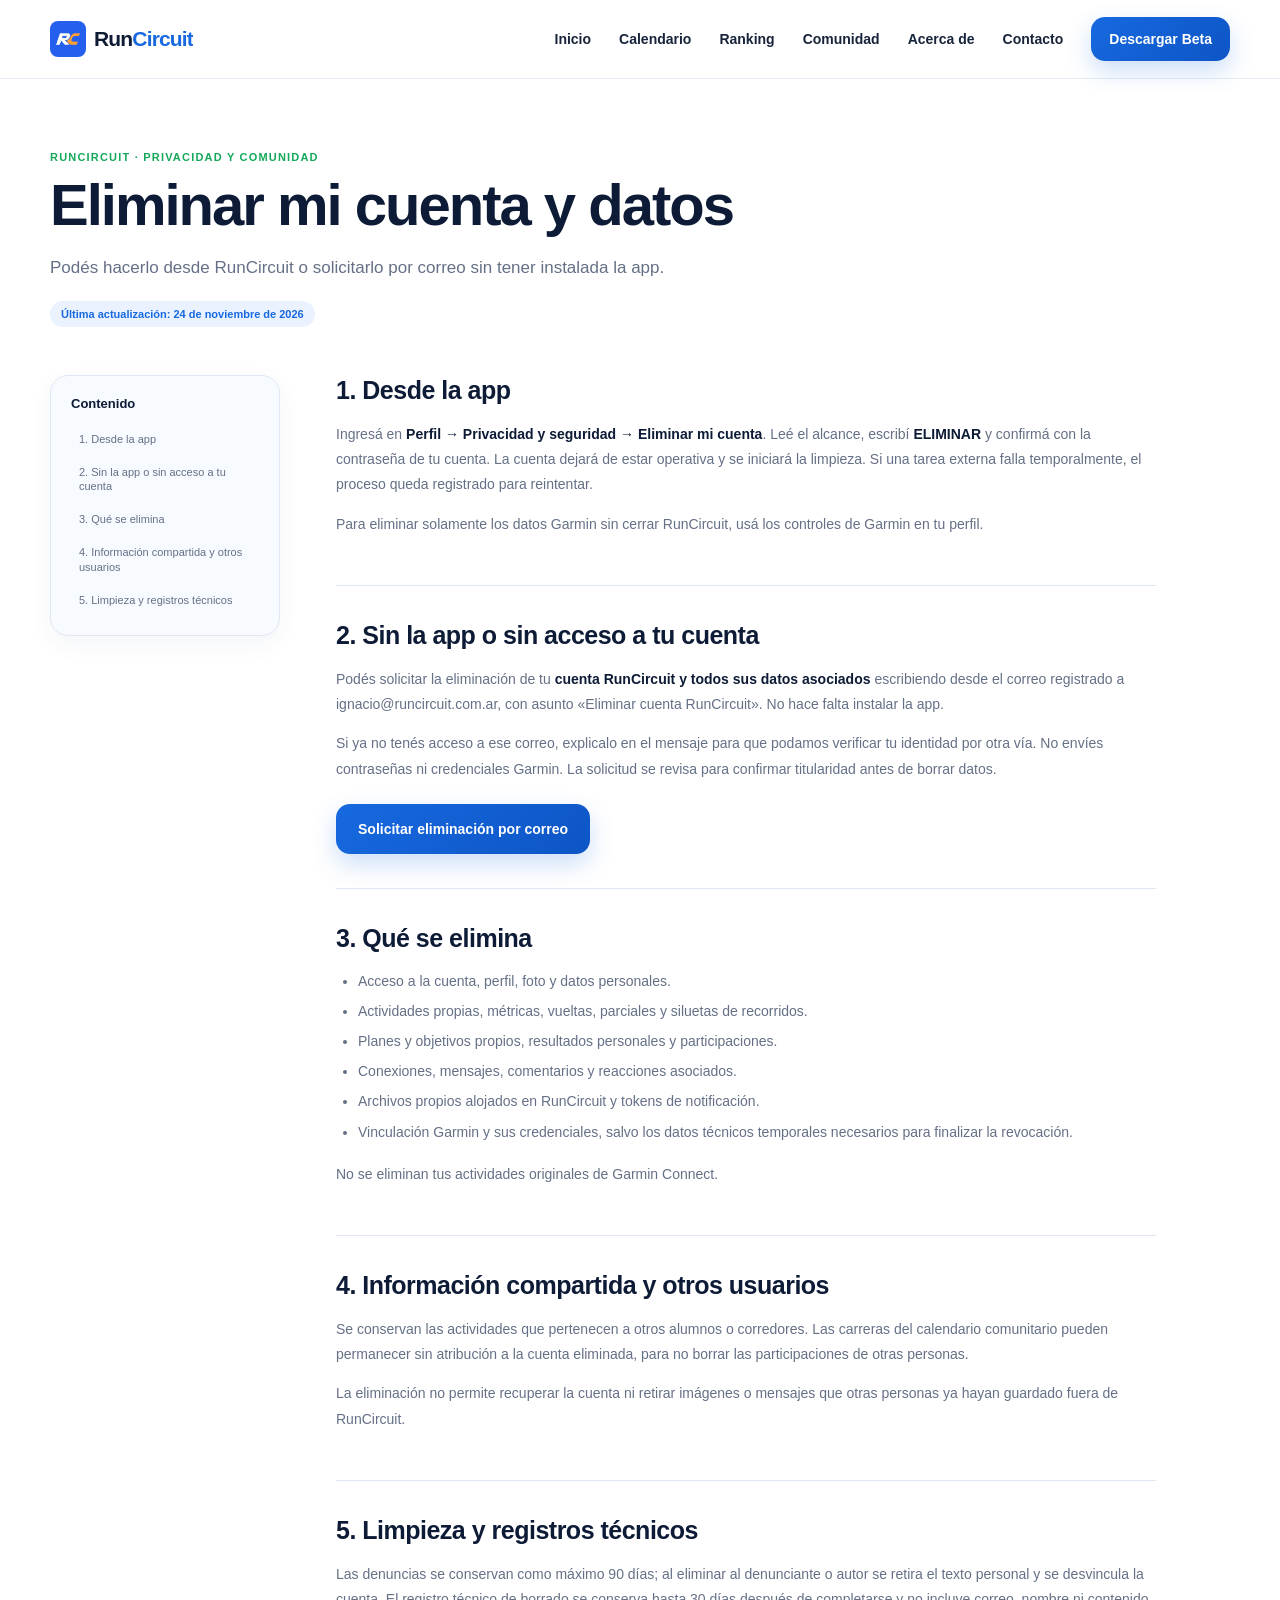
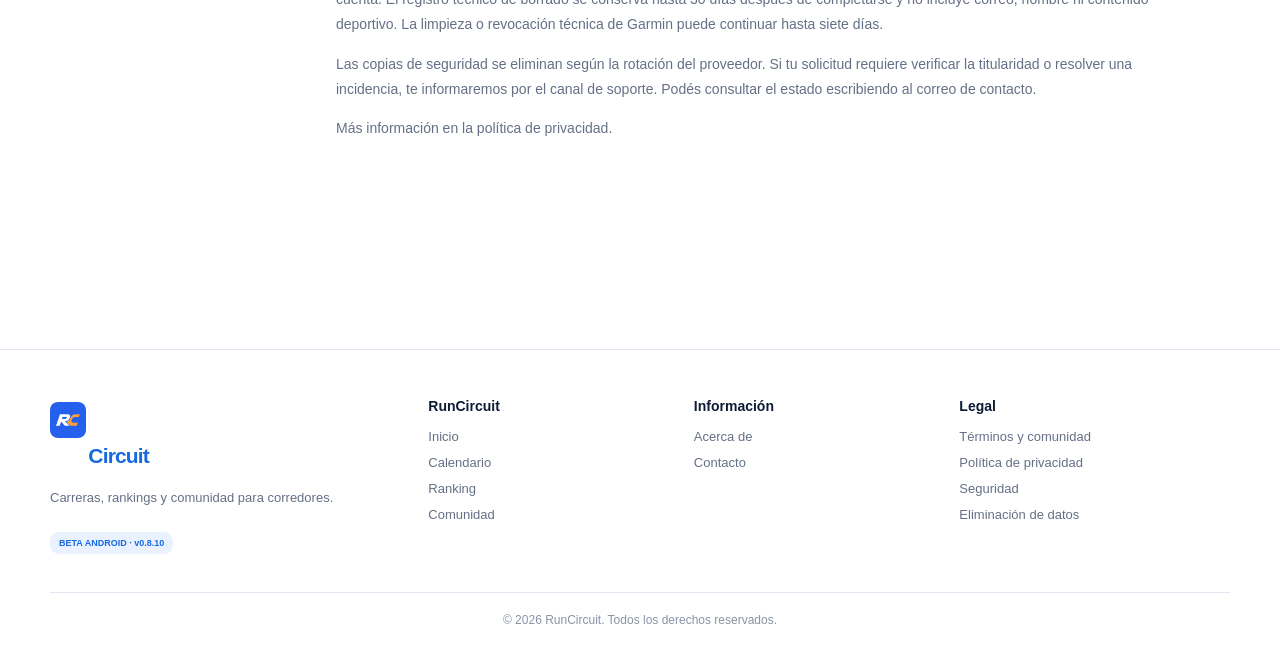
==== commit 421a2e22: "Actualizar web para Android 0.8.10 con mapas y resumen de actividades" ====
--- a/eliminar-datos.html
+++ b/eliminar-datos.html
@@ -92,7 +92,7 @@
         </p>
 
         <span class="footer-beta">
-          BETA ANDROID · v0.8.9
+          BETA ANDROID · v0.8.10
         </span>
 
       </div>
--- a/styles.css
+++ b/styles.css
@@ -3231,3 +3231,11 @@
   text-underline-offset: 4px;
 }
 .landing-v5 .web-access-link:hover { color: var(--blue-dark); }
+
+/* Android 0.8.10: installation hint stays secondary to the download action. */
+.download-update-note { max-width: 34rem; margin: .75rem auto 0; font-size: .875rem; line-height: 1.6; color: var(--muted); text-align: center; }
+.download-actions { min-width: 0; max-width: 100%; }
+@media (max-width: 1000px) {
+  .download { flex-direction: column; text-align: center; }
+  .download-actions { width: 100%; }
+}
